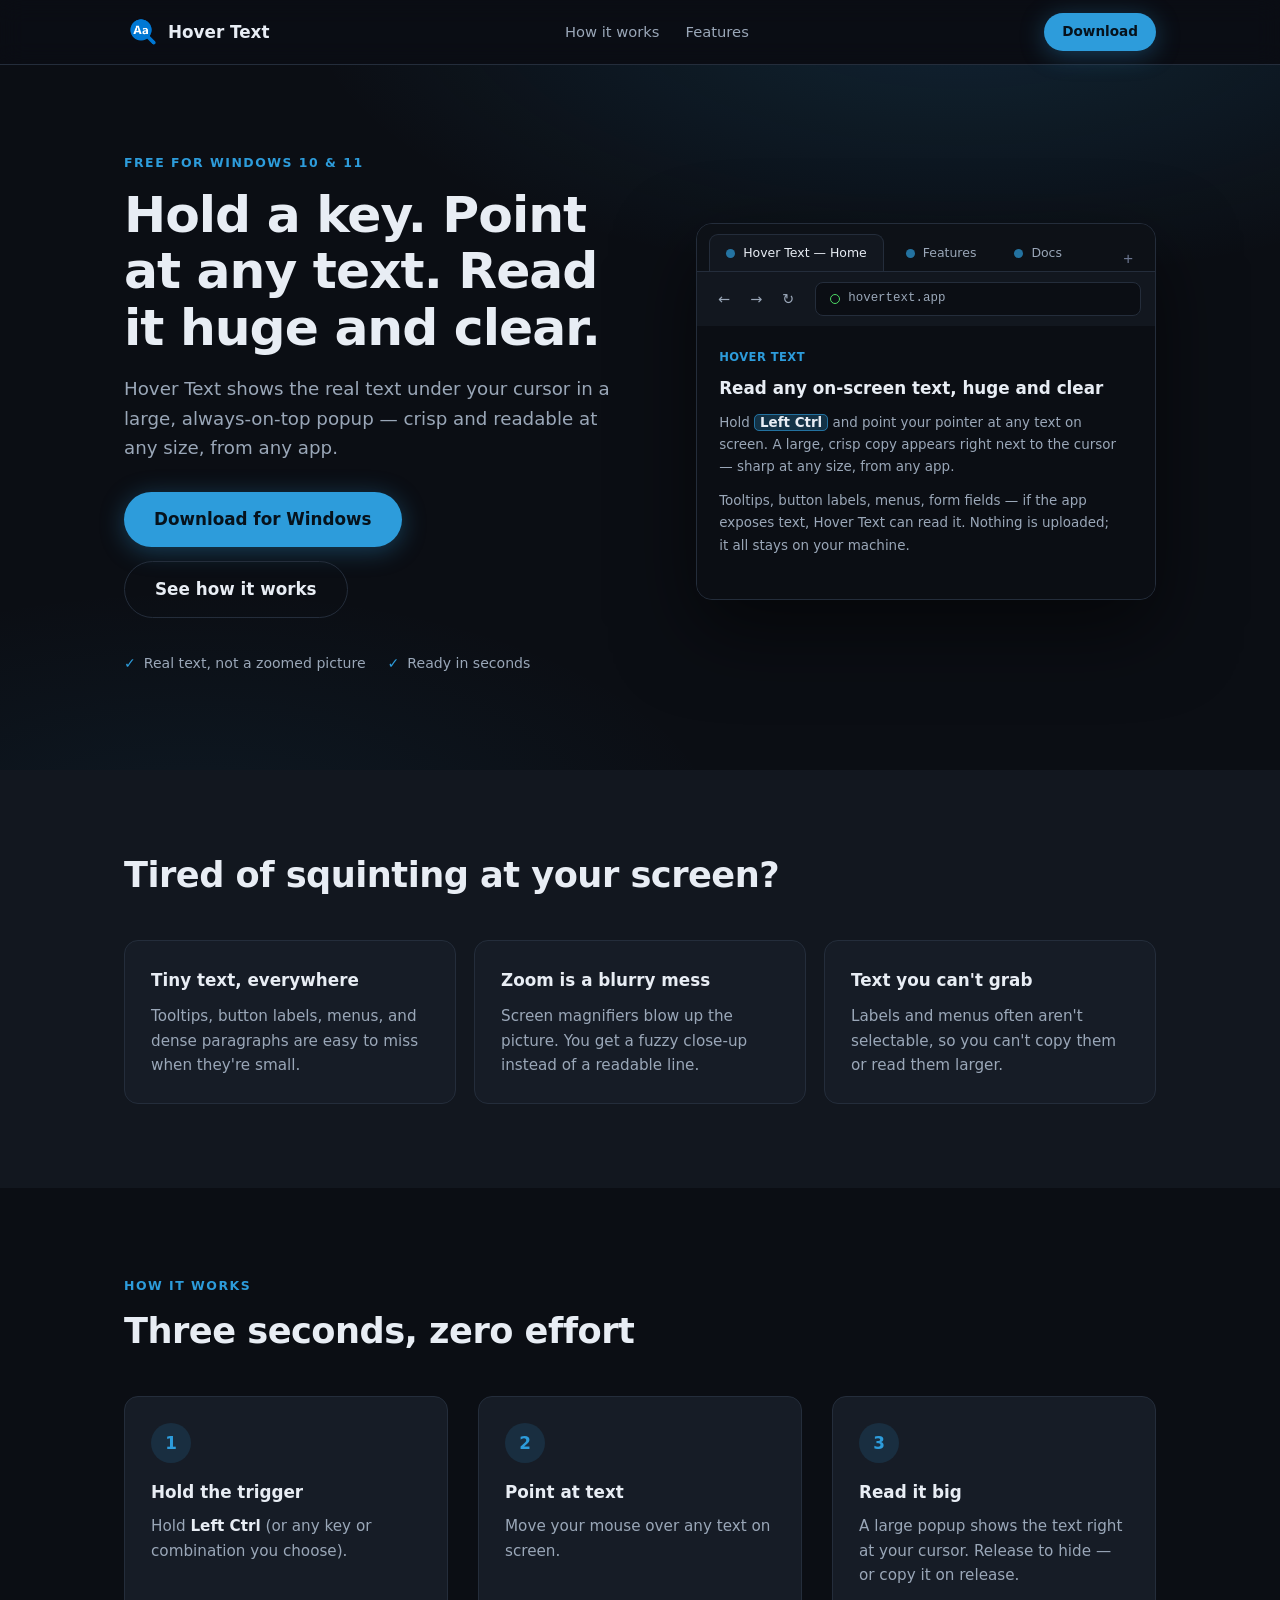
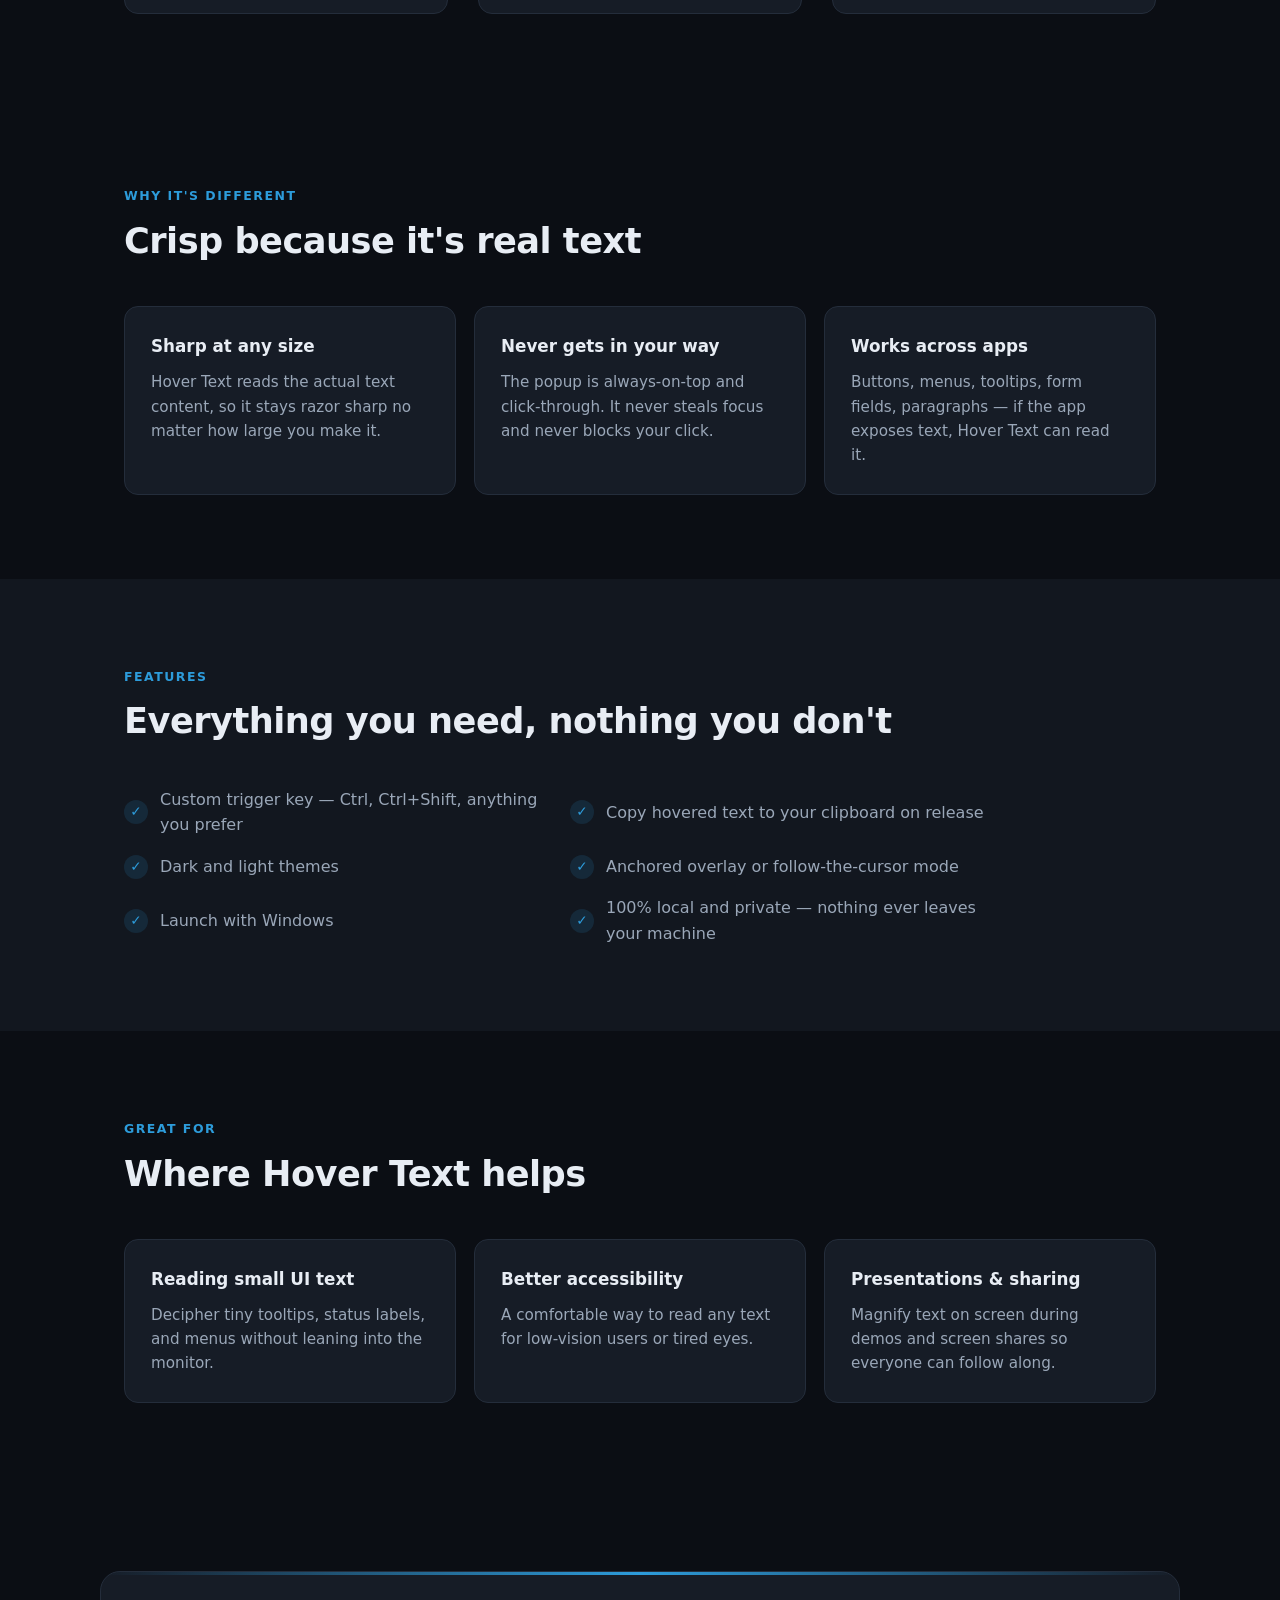
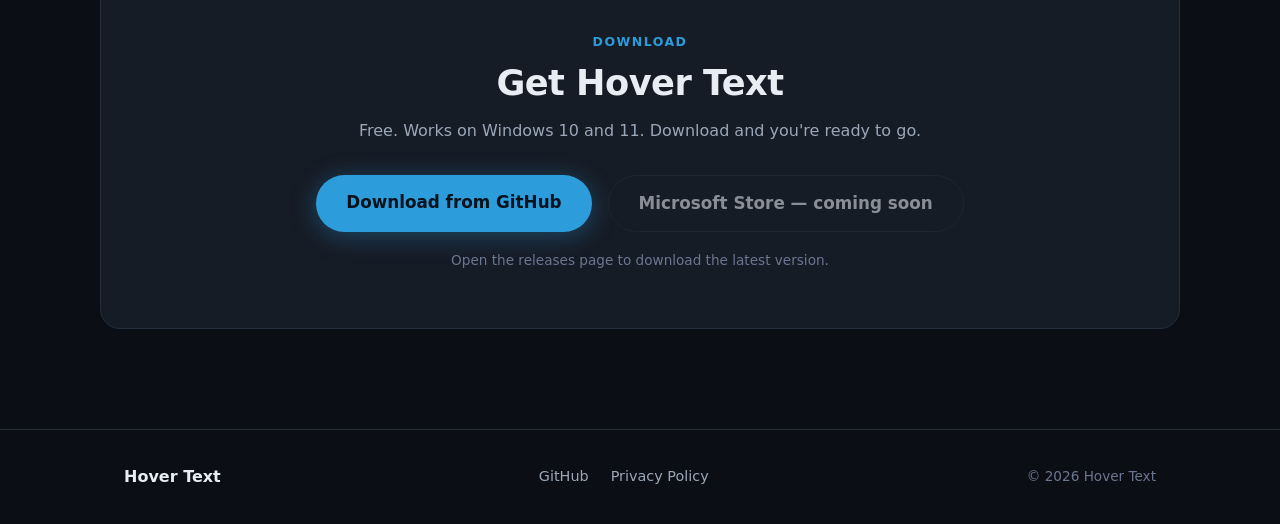
==== landing/index.html @ 5c6699ac "fix: content" ====
<!DOCTYPE html>
<html lang="en">
<head>
    <meta charset="UTF-8" />
    <meta name="viewport" content="width=device-width, initial-scale=1.0" />
    <title>Hover Text — Read any on-screen text, huge and clear</title>
    <meta name="description"
          content="Hover Text is a free Windows app that shows the text under your cursor large and crystal clear. Real text — not a blurry zoomed picture." />
    <meta property="og:type" content="website" />
    <meta property="og:title" content="Hover Text — Read any on-screen text, huge and clear" />
    <meta property="og:description"
          content="Hold a key, point at any text, and read it large and crisp. Free for Windows." />
    <meta property="og:url" content="https://Kmg11.github.io/HoverText/" />
    <meta name="twitter:card" content="summary" />
    <meta name="twitter:title" content="Hover Text — Read any on-screen text, huge and clear" />
    <meta name="twitter:description"
          content="Hold a key, point at any text, and read it large and crisp. Free for Windows." />
    <link rel="icon" type="image/x-icon" href="favicon.ico" />
    <link rel="stylesheet" href="styles.css" />
</head>
<body>

    <header class="site-header">
        <nav class="nav container">
            <a class="brand" href="#top">
                <img class="brand-mark" src="brand.png" alt="Hover Text logo" width="34" height="34" />
                <span class="brand-name">Hover Text</span>
            </a>
            <div class="nav-links">
                <a href="#how">How it works</a>
                <a href="#features">Features</a>
            </div>
            <a class="btn btn-primary btn-sm nav-download" href="#download">Download</a>
        </nav>
    </header>

    <main id="top">

        <!-- Hero -->
        <section class="hero">
            <div class="container hero-grid">
                <div class="hero-copy">
                    <p class="eyebrow">Free for Windows 10 &amp; 11</p>
                    <h1>Hold a key. Point at any text. Read it huge and clear.</h1>
                    <p class="hero-sub">
                        Hover Text shows the real text under your cursor in a large,
                        always-on-top popup — crisp and readable at any size, from any app.
                    </p>
                    <div class="hero-actions">
                        <a class="btn btn-primary btn-lg" href="#download">Download for Windows</a>
                        <a class="btn btn-ghost btn-lg" href="#how">See how it works</a>
                    </div>
                    <ul class="hero-badges">
                        <li>Real text, not a zoomed picture</li>
                        <li>Ready in seconds</li>
                    </ul>
                </div>

                <div class="hero-visual">
                    <div class="screen">
                        <div class="browser">
                            <div class="browser-tabs">
                                <div class="browser-tab is-active" data-hover-text="Hover Text — Home">
                                    <span class="tab-dot"></span>
                                    <span class="tab-title">Hover Text — Home</span>
                                </div>
                                <div class="browser-tab" data-hover-text="Features">
                                    <span class="tab-dot"></span>
                                    <span class="tab-title">Features</span>
                                </div>
                                <div class="browser-tab" data-hover-text="Docs">
                                    <span class="tab-dot"></span>
                                    <span class="tab-title">Docs</span>
                                </div>
                                <button class="tab-new" aria-hidden="true">+</button>
                            </div>
                            <div class="browser-toolbar">
                                <div class="browser-controls">
                                    <span class="browser-btn" data-hover-text="Back">&#8592;</span>
                                    <span class="browser-btn" data-hover-text="Forward">&#8594;</span>
                                    <span class="browser-btn" data-hover-text="Reload">&#8635;</span>
                                </div>
                                <div class="browser-address" data-hover-text="hovertext.app">
                                    <span class="address-icon" aria-hidden="true"></span>
                                    hovertext.app
                                </div>
                            </div>
                            <div class="browser-body">
                                <p class="screen-page-title" data-hover-text="Hover Text">Hover Text</p>
                                <h3 class="screen-heading" data-hover-text="Read any on-screen text, huge and clear">
                                    Read any on-screen text, huge and clear
                                </h3>
                                <p class="screen-text" data-hover-text="Hold Left Ctrl and point your pointer at any text on screen. A large, crisp copy appears right next to the cursor — sharp at any size, from any app.">
                                    Hold <mark class="spot">Left Ctrl</mark> and point your pointer at any text on
                                    screen. A large, crisp copy appears right next to the cursor —
                                    sharp at any size, from any app.
                                </p>
                                <p class="screen-text" data-hover-text="Tooltips, button labels, menus, form fields — if the app exposes text, Hover Text can read it. Nothing is uploaded; it all stays on your machine.">
                                    Tooltips, button labels, menus, form fields — if the app exposes text,
                                    Hover Text can read it. Nothing is uploaded; it all stays on your machine.
                                </p>
                            </div>
                        </div>
                        <div class="hover-popup" role="presentation">
                            <span class="hover-popup-text"></span>
                        </div>
                    </div>
                </div>
            </div>
        </section>

        <!-- Problem -->
        <section class="problem">
            <div class="container">
                <h2 class="section-title">Tired of squinting at your screen?</h2>
                <div class="cards three">
                    <div class="card">
                        <h3>Tiny text, everywhere</h3>
                        <p>Tooltips, button labels, menus, and dense paragraphs are easy to miss when they're small.</p>
                    </div>
                    <div class="card">
                        <h3>Zoom is a blurry mess</h3>
                        <p>Screen magnifiers blow up the picture. You get a fuzzy close-up instead of a readable line.</p>
                    </div>
                    <div class="card">
                        <h3>Text you can't grab</h3>
                        <p>Labels and menus often aren't selectable, so you can't copy them or read them larger.</p>
                    </div>
                </div>
            </div>
        </section>

        <!-- How it works -->
        <section id="how" class="how">
            <div class="container">
                <p class="eyebrow">How it works</p>
                <h2 class="section-title">Three seconds, zero effort</h2>
                <div class="steps">
                    <div class="step">
                        <span class="step-num">1</span>
                        <h3>Hold the trigger</h3>
                        <p>Hold <strong>Left Ctrl</strong> (or any key or combination you choose).</p>
                    </div>
                    <div class="step">
                        <span class="step-num">2</span>
                        <h3>Point at text</h3>
                        <p>Move your mouse over any text on screen.</p>
                    </div>
                    <div class="step">
                        <span class="step-num">3</span>
                        <h3>Read it big</h3>
                        <p>A large popup shows the text right at your cursor. Release to hide — or copy it on release.</p>
                    </div>
                </div>
            </div>
        </section>

        <!-- Why different -->
        <section class="why">
            <div class="container">
                <p class="eyebrow">Why it's different</p>
                <h2 class="section-title">Crisp because it's real text</h2>
                <div class="cards three">
                    <div class="card">
                        <h3>Sharp at any size</h3>
                        <p>Hover Text reads the actual text content, so it stays razor sharp no matter how large you make it.</p>
                    </div>
                    <div class="card">
                        <h3>Never gets in your way</h3>
                        <p>The popup is always-on-top and click-through. It never steals focus and never blocks your click.</p>
                    </div>
                    <div class="card">
                        <h3>Works across apps</h3>
                        <p>Buttons, menus, tooltips, form fields, paragraphs — if the app exposes text, Hover Text can read it.</p>
                    </div>
                </div>
            </div>
        </section>

        <!-- Features -->
        <section id="features" class="features">
            <div class="container">
                <p class="eyebrow">Features</p>
                <h2 class="section-title">Everything you need, nothing you don't</h2>
                <ul class="feature-list">
                    <li>Custom trigger key — Ctrl, Ctrl+Shift, anything you prefer</li>
                    <li>Copy hovered text to your clipboard on release</li>
                    <li>Dark and light themes</li>
                    <li>Anchored overlay or follow-the-cursor mode</li>
                    <li>Launch with Windows</li>
                    <li>100% local and private — nothing ever leaves your machine</li>
                </ul>
            </div>
        </section>

        <!-- Use cases -->
        <section class="use-cases">
            <div class="container">
                <p class="eyebrow">Great for</p>
                <h2 class="section-title">Where Hover Text helps</h2>
                <div class="cards three">
                    <div class="card">
                        <h3>Reading small UI text</h3>
                        <p>Decipher tiny tooltips, status labels, and menus without leaning into the monitor.</p>
                    </div>
                    <div class="card">
                        <h3>Better accessibility</h3>
                        <p>A comfortable way to read any text for low-vision users or tired eyes.</p>
                    </div>
                    <div class="card">
                        <h3>Presentations &amp; sharing</h3>
                        <p>Magnify text on screen during demos and screen shares so everyone can follow along.</p>
                    </div>
                </div>
            </div>
        </section>

        <!-- Download -->
        <section id="download" class="download">
            <div class="container download-box">
                <p class="eyebrow">Download</p>
                <h2 class="section-title">Get Hover Text</h2>
                <p class="download-sub">
                    Free. Works on Windows 10 and 11. Download and you're ready to go.
                </p>
                <div class="download-actions">
                    <a id="download-github" class="btn btn-primary btn-lg" href="#download">
                        Download from GitHub
                    </a>
                    <a id="download-store" class="btn btn-store btn-lg is-disabled" href="#" aria-disabled="true">
                        Microsoft Store — coming soon
                    </a>
                </div>
                <p id="download-note" class="download-note">Fetching the latest version…</p>
            </div>
        </section>

    </main>

    <footer class="site-footer">
        <div class="container footer-inner">
            <span class="footer-brand">Hover Text</span>
            <div class="footer-links">
                <a href="https://github.com/Kmg11/HoverText" target="_blank" rel="noopener noreferrer">GitHub</a>
                <a href="privacy.html">Privacy Policy</a>
            </div>
            <span class="footer-copy">&copy; <span id="year"></span> Hover Text</span>
        </div>
    </footer>

    <script src="app.js"></script>
</body>
</html>
---- landing/styles.css ----
:root {
    --bg: #0B0E14;
    --bg-elev: #12171F;
    --bg-card: #161C26;
    --bg-card-hover: #1A2230;
    --border: #242D3B;
    --text: #E8EDF4;
    --text-dim: #9AA7B8;
    --text-faint: #6B7690;
    --accent: #2D9CDB;
    --accent-hover: #54B0E4;
    --accent-soft: rgba(45, 156, 219, 0.14);
    --radius: 14px;
    --radius-sm: 9px;
    --max-w: 1080px;
    --font: "Segoe UI", system-ui, Roboto, "Helvetica Neue", Arial, sans-serif;
}

* { box-sizing: border-box; margin: 0; padding: 0; }

html { scroll-behavior: smooth; }

body {
    font-family: var(--font);
    background: var(--bg);
    color: var(--text);
    line-height: 1.6;
    -webkit-font-smoothing: antialiased;
}

.container {
    max-width: var(--max-w);
    margin: 0 auto;
    padding: 0 24px;
}

/* ---------- Buttons ---------- */

.btn {
    display: inline-block;
    border-radius: 999px;
    font-weight: 600;
    text-decoration: none;
    text-align: center;
    transition: background 0.15s ease, transform 0.1s ease, box-shadow 0.15s ease;
    cursor: pointer;
}

.btn:active { transform: translateY(1px); }

.btn-primary {
    background: var(--accent);
    color: #06121C;
    box-shadow: 0 4px 24px rgba(45, 156, 219, 0.35);
}

.btn-primary:hover {
    background: var(--accent-hover);
    box-shadow: 0 6px 30px rgba(45, 156, 219, 0.5);
}

.btn-ghost {
    border: 1px solid var(--border);
    color: var(--text);
    background: transparent;
}

.btn-ghost:hover { border-color: var(--text-dim); background: var(--bg-elev); }

.btn-store {
    border: 1px solid var(--border);
    color: var(--text);
    background: var(--bg-card);
}

.btn-store:hover:not(.is-disabled) { border-color: var(--accent); }

.btn.is-disabled {
    opacity: 0.55;
    cursor: not-allowed;
    pointer-events: none;
}

.btn-sm { padding: 8px 18px; font-size: 0.85rem; }
.btn-lg { padding: 14px 30px; font-size: 1.05rem; }

/* ---------- Header / nav ---------- */

.site-header {
    position: sticky;
    top: 0;
    z-index: 50;
    background: rgba(11, 14, 20, 0.85);
    backdrop-filter: blur(12px);
    -webkit-backdrop-filter: blur(12px);
    border-bottom: 1px solid var(--border);
}

.nav {
    display: flex;
    align-items: center;
    justify-content: space-between;
    height: 64px;
    gap: 20px;
}

.brand {
    display: flex;
    align-items: center;
    gap: 10px;
    text-decoration: none;
    color: var(--text);
    font-weight: 700;
    font-size: 1.05rem;
}

.brand-mark {
    width: 34px;
    height: 34px;
    border-radius: 9px;
    object-fit: contain;
}

.nav-links { display: flex; gap: 26px; }

.nav-links a {
    color: var(--text-dim);
    text-decoration: none;
    font-size: 0.92rem;
    font-weight: 500;
    transition: color 0.15s ease;
}

.nav-links a:hover { color: var(--text); }

.nav-download { display: inline-block; }

/* ---------- Hero ---------- */

.hero {
    padding: 84px 0 96px;
    background:
        radial-gradient(1100px 480px at 75% -10%, rgba(45, 156, 219, 0.16), transparent 60%),
        radial-gradient(900px 420px at 15% 110%, rgba(45, 156, 219, 0.08), transparent 60%);
}

.hero-grid {
    display: grid;
    grid-template-columns: 1.05fr 0.95fr;
    gap: 64px;
    align-items: center;
}

.eyebrow {
    display: inline-block;
    text-transform: uppercase;
    letter-spacing: 0.12em;
    font-size: 0.78rem;
    font-weight: 700;
    color: var(--accent);
    margin-bottom: 14px;
}

.hero h1 {
    font-size: clamp(2rem, 4.4vw, 3.15rem);
    line-height: 1.12;
    letter-spacing: -0.02em;
    margin-bottom: 18px;
}

.hero-sub {
    font-size: 1.14rem;
    color: var(--text-dim);
    max-width: 34em;
    margin-bottom: 30px;
}

.hero-actions {
    display: flex;
    flex-wrap: wrap;
    gap: 14px;
    margin-bottom: 34px;
}

.hero-badges {
    list-style: none;
    display: flex;
    flex-wrap: wrap;
    gap: 10px 22px;
    font-size: 0.88rem;
    color: var(--text-dim);
}

.hero-badges li::before {
    content: "✓";
    color: var(--accent);
    font-weight: 700;
    margin-right: 8px;
}

/* Hero screen mockup */

.hero-visual { position: relative; }

.screen {
    position: relative;
    border-radius: 16px;
    border: 1px solid var(--border);
    background: var(--bg-elev);
    box-shadow: 0 30px 80px rgba(0, 0, 0, 0.55);
    overflow: hidden;
}

/* Browser chrome */

.browser-tabs {
    display: flex;
    align-items: flex-end;
    gap: 6px;
    padding: 10px 12px 0;
    background: #0D1117;
    border-bottom: 1px solid var(--border);
}

.browser-tab {
    display: flex;
    align-items: center;
    gap: 8px;
    padding: 8px 16px;
    border-radius: 9px 9px 0 0;
    font-size: 0.78rem;
    color: var(--text-dim);
    background: transparent;
    max-width: 190px;
    white-space: nowrap;
    overflow: hidden;
}

.browser-tab.is-active {
    background: var(--bg-elev);
    color: var(--text);
    border: 1px solid var(--border);
    border-bottom: none;
}

.tab-dot {
    flex-shrink: 0;
    width: 9px;
    height: 9px;
    border-radius: 50%;
    background: var(--accent);
    opacity: 0.7;
}

.tab-title {
    overflow: hidden;
    text-overflow: ellipsis;
}

.tab-new {
    margin-left: auto;
    background: none;
    border: none;
    color: var(--text-faint);
    font-size: 1.05rem;
    line-height: 1;
    padding: 4px 10px;
    cursor: default;
}

.browser-toolbar {
    display: flex;
    align-items: center;
    gap: 14px;
    padding: 10px 14px;
    background: var(--bg-elev);
}

.browser-controls {
    display: flex;
    gap: 6px;
}

.browser-btn {
    width: 26px;
    height: 26px;
    display: grid;
    place-items: center;
    border-radius: 6px;
    color: var(--text-dim);
    background: transparent;
    font-size: 0.9rem;
}

.browser-address {
    flex: 1;
    display: flex;
    align-items: center;
    gap: 8px;
    background: var(--bg);
    border: 1px solid var(--border);
    border-radius: 8px;
    padding: 6px 14px;
    font-size: 0.78rem;
    color: var(--text-dim);
    font-family: Consolas, "Cascadia Code", monospace;
}

.address-icon {
    width: 10px;
    height: 10px;
    border-radius: 50%;
    border: 1.5px solid #4CD964;
    flex-shrink: 0;
}

/* Browser content */

.browser-body {
    padding: 22px 22px 30px;
    background: var(--bg);
}

.screen-page-title {
    font-size: 0.72rem;
    font-weight: 600;
    letter-spacing: 0.04em;
    text-transform: uppercase;
    color: var(--accent);
    margin-bottom: 8px;
}

.screen-heading {
    font-size: 1.05rem;
    font-weight: 600;
    color: var(--text);
    margin: 0 0 10px;
}

.screen-text {
    font-size: 0.84rem;
    line-height: 1.65;
    color: var(--text-dim);
    margin-bottom: 12px;
    max-width: 96%;
}

mark.spot {
    background: rgba(45, 156, 219, 0.25);
    color: var(--text);
    padding: 0 5px;
    border-radius: 5px;
    border: 1px solid rgba(45, 156, 219, 0.6);
    font-weight: 600;
}

/* The real Hover Text overlay: dark, rounded, white border, drop shadow */

.hover-popup {
    position: absolute;
    display: flex;
    flex-direction: column;
    align-items: stretch;
    background: rgba(30, 30, 30, 0.93);
    border: 1px solid rgba(255, 255, 255, 0.33);
    border-radius: 10px;
    padding: 14px 22px;
    box-shadow: 0 18px 50px rgba(0, 0, 0, 0.55);
    max-width: min(82%, 420px);
    opacity: 0;
    transform: scale(0.95);
    transition: opacity 0.1s ease, transform 0.1s ease;
    pointer-events: none;
    will-change: left, top;
    z-index: 5;
}

.hover-popup.visible {
    opacity: 1;
    transform: scale(1);
}

.hover-popup-text {
    font-family: "Segoe UI", sans-serif;
    font-size: 1.4rem;
    font-weight: 600;
    color: #FFFFFF;
    letter-spacing: -0.01em;
    line-height: 1.2;
    text-align: left;
    overflow-wrap: anywhere;
}

/* ---------- Sections ---------- */

section { padding: 84px 0; }

.section-title {
    font-size: clamp(1.6rem, 3.2vw, 2.2rem);
    letter-spacing: -0.015em;
    line-height: 1.2;
    margin-bottom: 44px;
}

.problem, .features { background: var(--bg-elev); }

.cards {
    display: grid;
    gap: 18px;
}

.cards.three { grid-template-columns: repeat(3, 1fr); }

.card {
    background: var(--bg-card);
    border: 1px solid var(--border);
    border-radius: var(--radius);
    padding: 26px;
    transition: transform 0.15s ease, background 0.15s ease, border-color 0.15s ease;
}

.card:hover {
    background: var(--bg-card-hover);
    border-color: #2E3A4D;
    transform: translateY(-3px);
}

.card h3 {
    font-size: 1.05rem;
    margin-bottom: 10px;
}

.card p { color: var(--text-dim); font-size: 0.95rem; }

/* ---------- Steps ---------- */

.steps {
    display: grid;
    grid-template-columns: repeat(3, 1fr);
    gap: 30px;
    counter-reset: step;
}

.step {
    position: relative;
    padding: 26px;
    border: 1px solid var(--border);
    border-radius: var(--radius);
    background: var(--bg-card);
}

.step-num {
    display: grid;
    place-items: center;
    width: 40px;
    height: 40px;
    border-radius: 50%;
    background: var(--accent-soft);
    color: var(--accent);
    font-weight: 700;
    font-size: 1.05rem;
    margin-bottom: 16px;
}

.step h3 { font-size: 1.05rem; margin-bottom: 8px; }
.step p { color: var(--text-dim); font-size: 0.95rem; }
.step strong { color: var(--text); }

/* ---------- Feature list ---------- */

.feature-list {
    list-style: none;
    display: grid;
    grid-template-columns: repeat(2, 1fr);
    gap: 16px 32px;
    max-width: 860px;
}

.feature-list li {
    display: flex;
    align-items: center;
    gap: 12px;
    color: var(--text-dim);
    font-size: 1rem;
}

.feature-list li::before {
    content: "✓";
    display: grid;
    place-items: center;
    flex-shrink: 0;
    width: 24px;
    height: 24px;
    border-radius: 50%;
    background: var(--accent-soft);
    color: var(--accent);
    font-weight: 700;
    font-size: 0.85rem;
}

/* ---------- Download ---------- */

.download { padding-bottom: 100px; }

.download-box {
    text-align: center;
    background: var(--bg-card);
    border: 1px solid var(--border);
    border-radius: 20px;
    padding: 56px 32px;
    position: relative;
    overflow: hidden;
}

.download-box::before {
    content: "";
    position: absolute;
    inset: 0 0 auto 0;
    height: 3px;
    background: linear-gradient(90deg, transparent, var(--accent), transparent);
}

.download-box .eyebrow { margin-bottom: 10px; }
.download-box .section-title { margin-bottom: 14px; }

.download-sub {
    color: var(--text-dim);
    max-width: 42em;
    margin: 0 auto 32px;
}

.download-actions {
    display: flex;
    flex-wrap: wrap;
    justify-content: center;
    gap: 16px;
    margin-bottom: 18px;
}

.download-note { color: var(--text-faint); font-size: 0.85rem; min-height: 1.2em; }

/* ---------- Footer ---------- */

.site-footer {
    border-top: 1px solid var(--border);
    padding: 34px 0;
}

.footer-inner {
    display: flex;
    flex-wrap: wrap;
    align-items: center;
    justify-content: space-between;
    gap: 14px;
}

.footer-brand { font-weight: 700; }

.footer-links {
    display: flex;
    gap: 22px;
}

.footer-links a {
    color: var(--text-dim);
    text-decoration: none;
    font-size: 0.9rem;
}

.footer-links a:hover { color: var(--text); }

.footer-copy { color: var(--text-faint); font-size: 0.85rem; }

/* ---------- Legal / Privacy ---------- */

.legal { padding: 64px 0 96px; }

.legal-box {
    max-width: 780px;
    background: var(--bg-card);
    border: 1px solid var(--border);
    border-radius: var(--radius);
    padding: 48px 40px;
}

.legal-box h1 {
    font-size: clamp(1.6rem, 3vw, 2rem);
    letter-spacing: -0.015em;
    margin-bottom: 8px;
}

.legal-date { color: var(--text-dim); margin-bottom: 32px; }

.legal-box h2 {
    font-size: 1.2rem;
    margin: 34px 0 12px;
    padding-top: 20px;
    border-top: 1px solid var(--border);
}

.legal-box h3 {
    font-size: 1rem;
    margin: 20px 0 8px;
    color: var(--text-dim);
}

.legal-box p { color: var(--text-dim); font-size: 0.95rem; margin-bottom: 12px; }
.legal-box p strong, .legal-box li strong { color: var(--text); }

.legal-box ul { margin: 0 0 12px 22px; }
.legal-box li { color: var(--text-dim); font-size: 0.95rem; margin-bottom: 8px; }

.legal-box code {
    font-family: Consolas, "Cascadia Code", monospace;
    font-size: 0.88em;
    background: var(--bg-elev);
    border: 1px solid var(--border);
    border-radius: 5px;
    padding: 1px 6px;
    color: var(--accent);
}

.legal-box a { color: var(--accent); text-decoration: none; }
.legal-box a:hover { text-decoration: underline; }

/* ---------- Responsive ---------- */

@media (max-width: 900px) {
    .hero-grid { grid-template-columns: 1fr; gap: 48px; }
    .cards.three, .steps { grid-template-columns: 1fr; }
    .feature-list { grid-template-columns: 1fr; }
    .nav-links { display: none; }
    .hero { padding: 56px 0 72px; }
    section { padding: 64px 0; }
    .legal-box { padding: 32px 24px; }
}
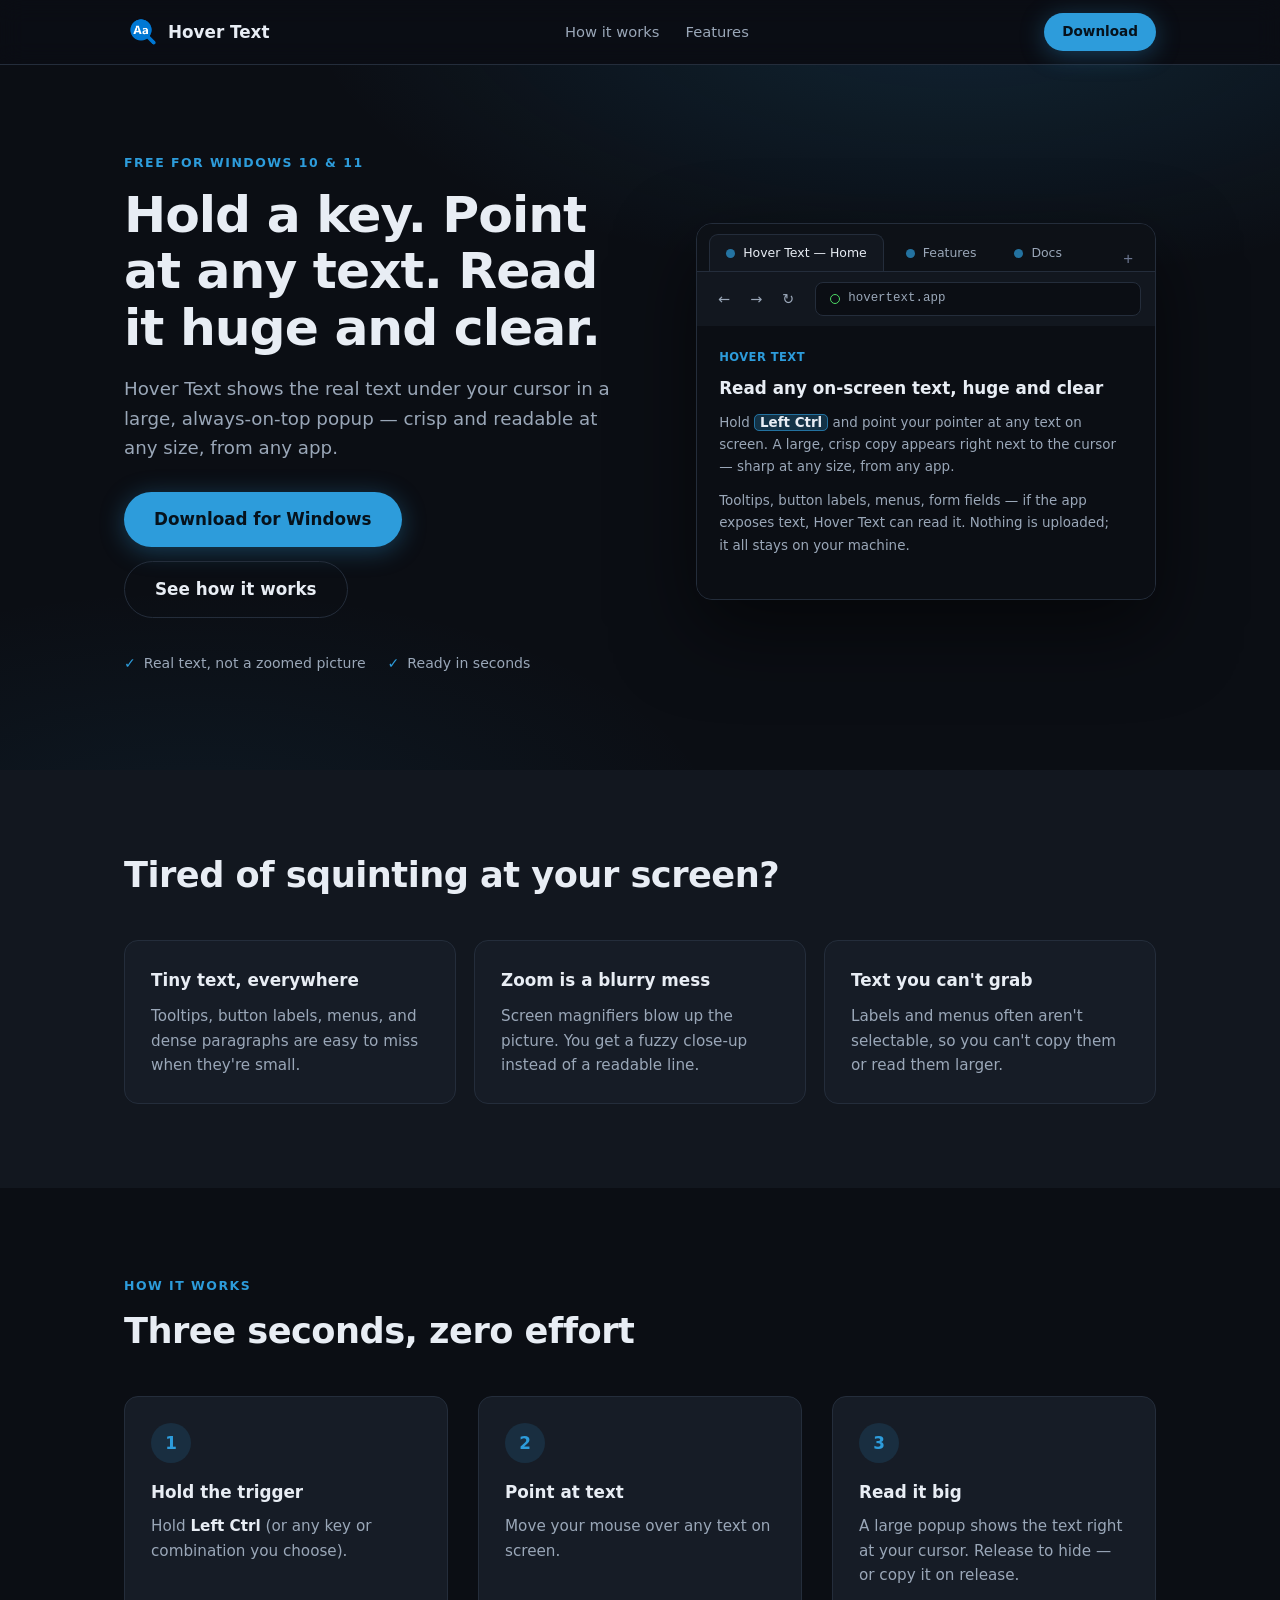
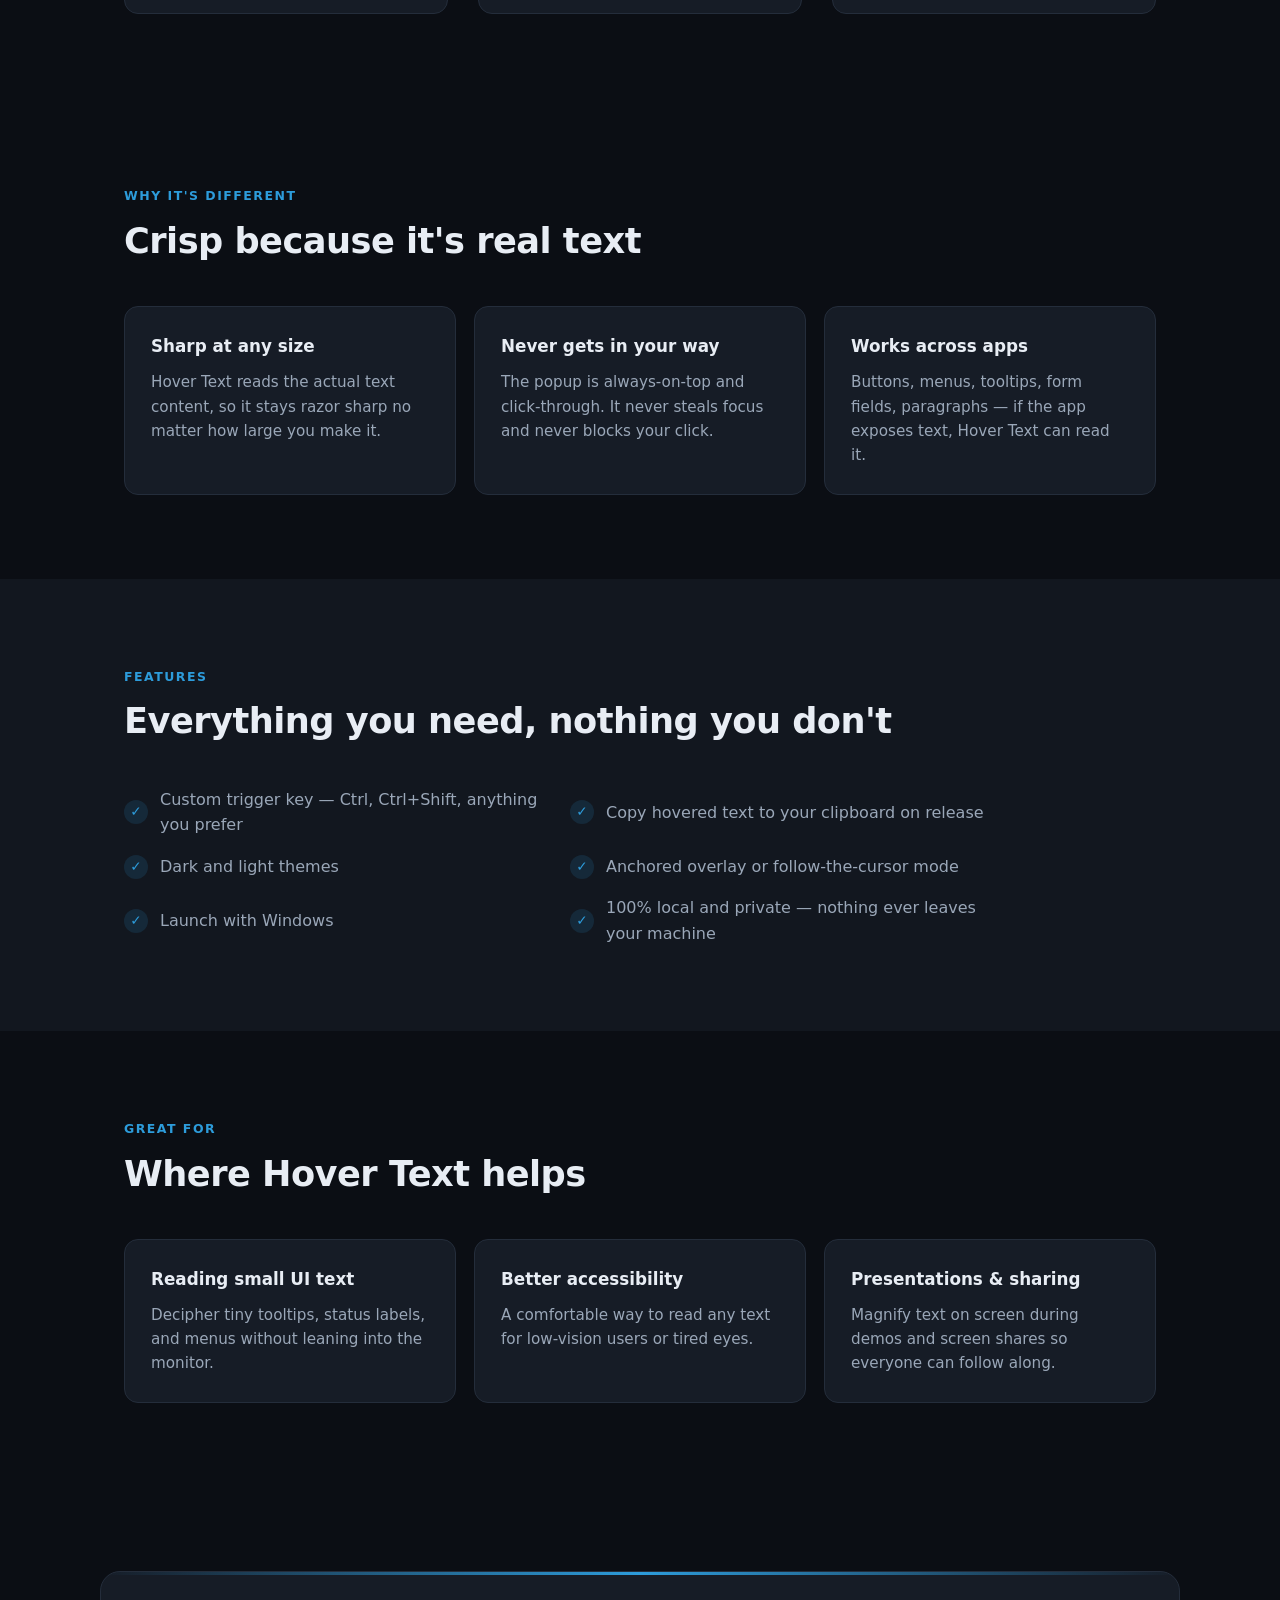
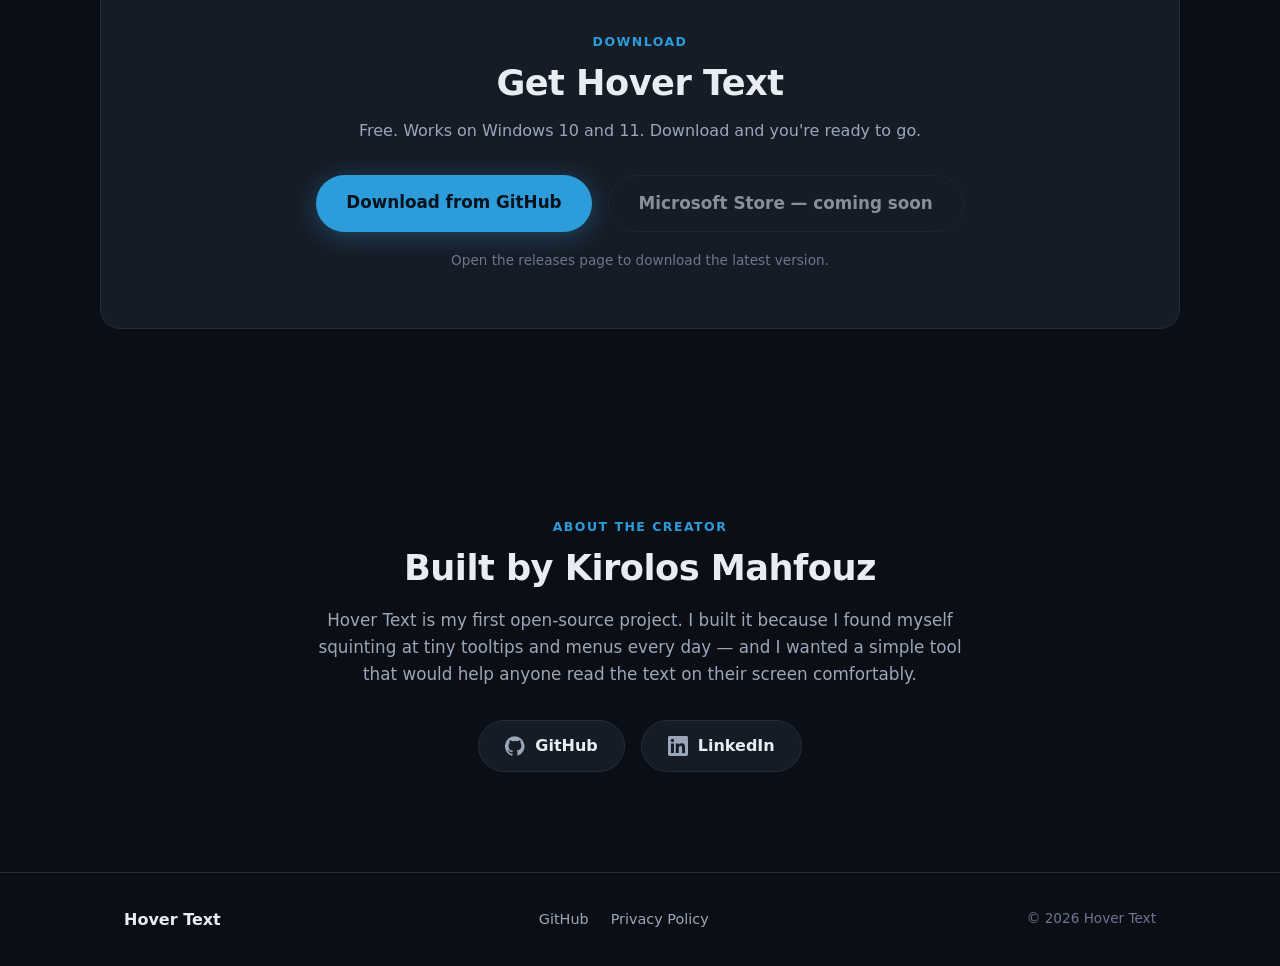
==== commit 6499bfad: "feat: add created by section in the landing page" ====
--- a/landing/index.html
+++ b/landing/index.html
@@ -235,6 +235,33 @@
             </div>
         </section>
 
+        <!-- About the creator -->
+        <section id="about" class="about">
+            <div class="container about-box">
+                <p class="eyebrow">About the creator</p>
+                <h2 class="section-title">Built by Kirolos Mahfouz</h2>
+                <p class="about-text">
+                    Hover Text is my first open-source project. I built it because I found myself
+                    squinting at tiny tooltips and menus every day — and I wanted a simple tool that
+                    would help anyone read the text on their screen comfortably.
+                </p>
+                <div class="about-links">
+                    <a class="social-btn" href="https://github.com/Kmg11" target="_blank" rel="noopener noreferrer">
+                        <svg viewBox="0 0 24 24" width="20" height="20" fill="currentColor" aria-hidden="true">
+                            <path d="M12 .3a12 12 0 0 0-3.8 23.4c.6.1.8-.3.8-.6v-2c-3.3.7-4-1.6-4-1.6-.6-1.4-1.4-1.8-1.4-1.8-1-.7.1-.7.1-.7 1.2.1 1.8 1.2 1.8 1.2 1.1 1.8 2.8 1.3 3.5 1 .1-.8.4-1.3.8-1.6-2.7-.3-5.5-1.3-5.5-6 0-1.3.5-2.4 1.2-3.2-.1-.3-.5-1.5.1-3.2 0 0 1-.3 3.3 1.2a11.5 11.5 0 0 1 6 0C17.3 4.6 18.3 5 18.3 5c.6 1.7.2 2.9.1 3.2.8.8 1.2 1.9 1.2 3.2 0 4.7-2.8 5.7-5.5 6 .4.4.8 1.1.8 2.2v3.3c0 .3.2.7.8.6A12 12 0 0 0 12 .3z"/>
+                        </svg>
+                        GitHub
+                    </a>
+                    <a class="social-btn" href="https://www.linkedin.com/in/kirolos-mahfouz/" target="_blank" rel="noopener noreferrer">
+                        <svg viewBox="0 0 24 24" width="20" height="20" fill="currentColor" aria-hidden="true">
+                            <path d="M20.45 20.45h-3.55v-5.57c0-1.33-.03-3.04-1.85-3.04-1.85 0-2.14 1.45-2.14 2.94v5.67H9.36V9h3.41v1.56h.05c.47-.9 1.63-1.85 3.36-1.85 3.6 0 4.27 2.37 4.27 5.45v6.29zM5.34 7.43a2.06 2.06 0 1 1 0-4.13 2.06 2.06 0 0 1 0 4.13zM7.12 20.45H3.56V9h3.56v11.45zM22.22 0H1.77C.79 0 0 .77 0 1.73v20.54C0 23.23.79 24 1.77 24h20.45c.98 0 1.78-.77 1.78-1.73V1.73C24 .77 23.2 0 22.22 0z"/>
+                        </svg>
+                        LinkedIn
+                    </a>
+                </div>
+            </div>
+        </section>
+
     </main>
 
     <footer class="site-footer">
--- a/landing/styles.css
+++ b/landing/styles.css
@@ -539,6 +539,62 @@
 
 .download-note { color: var(--text-faint); font-size: 0.85rem; min-height: 1.2em; }
 
+/* ---------- About the creator ---------- */
+
+.about { padding-bottom: 100px; }
+
+.about-box {
+    text-align: center;
+    max-width: 720px;
+    margin: 0 auto;
+}
+
+.about-box .eyebrow { margin-bottom: 10px; }
+.about-box .section-title { margin-bottom: 18px; }
+
+.about-text {
+    color: var(--text-dim);
+    font-size: 1.05rem;
+    max-width: 42em;
+    margin: 0 auto 32px;
+}
+
+.about-links {
+    display: flex;
+    flex-wrap: wrap;
+    justify-content: center;
+    gap: 16px;
+}
+
+.social-btn {
+    display: inline-flex;
+    align-items: center;
+    gap: 10px;
+    padding: 12px 26px;
+    border: 1px solid var(--border);
+    border-radius: 999px;
+    color: var(--text);
+    font-weight: 600;
+    font-size: 1rem;
+    text-decoration: none;
+    background: var(--bg-card);
+    transition: border-color 0.15s ease, background 0.15s ease,
+                transform 0.12s ease, box-shadow 0.15s ease;
+}
+
+.social-btn svg { flex-shrink: 0; color: var(--text-dim); transition: color 0.15s ease; }
+
+.social-btn:hover {
+    border-color: #3B4A63;
+    background: var(--bg-card-hover);
+    transform: translateY(-2px);
+    box-shadow: 0 8px 22px rgba(0, 0, 0, 0.35);
+}
+
+.social-btn:hover svg { color: var(--accent); }
+
+.social-btn:active { transform: translateY(0); }
+
 /* ---------- Footer ---------- */
 
 .site-footer {
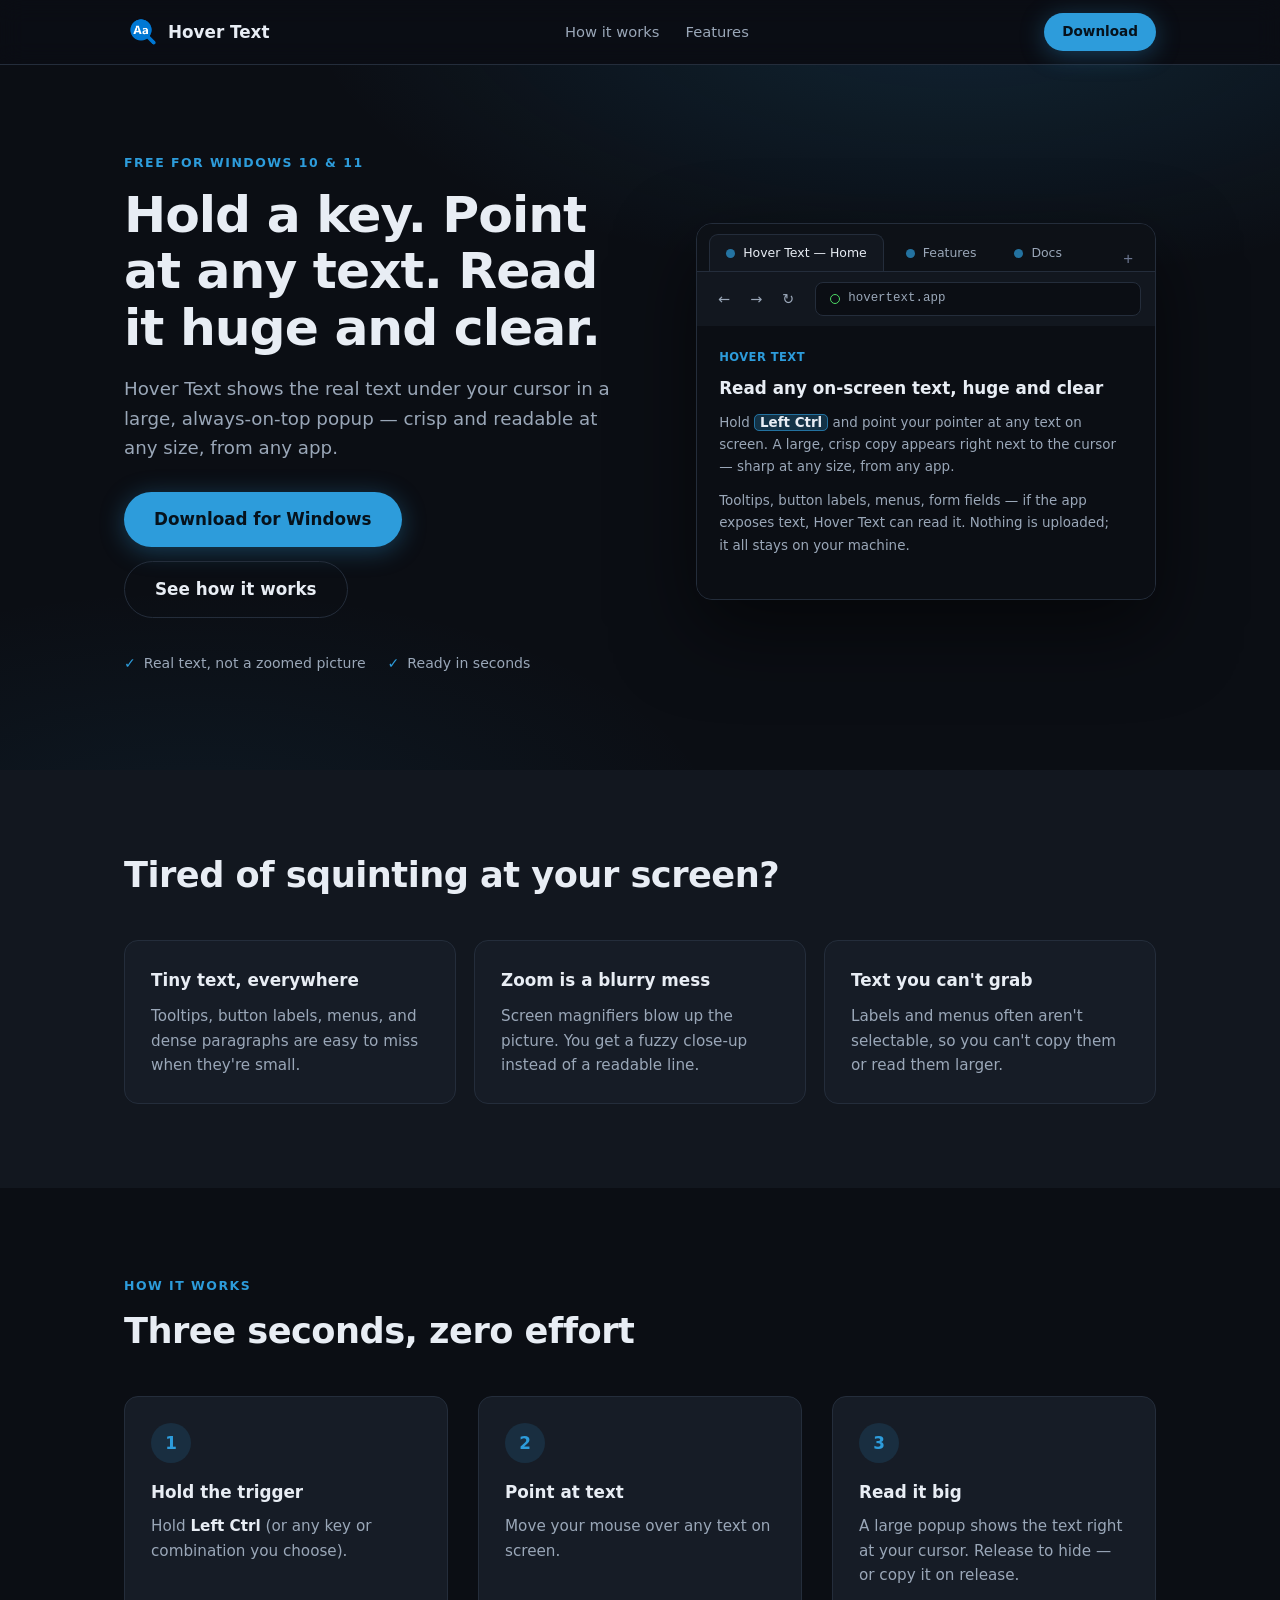
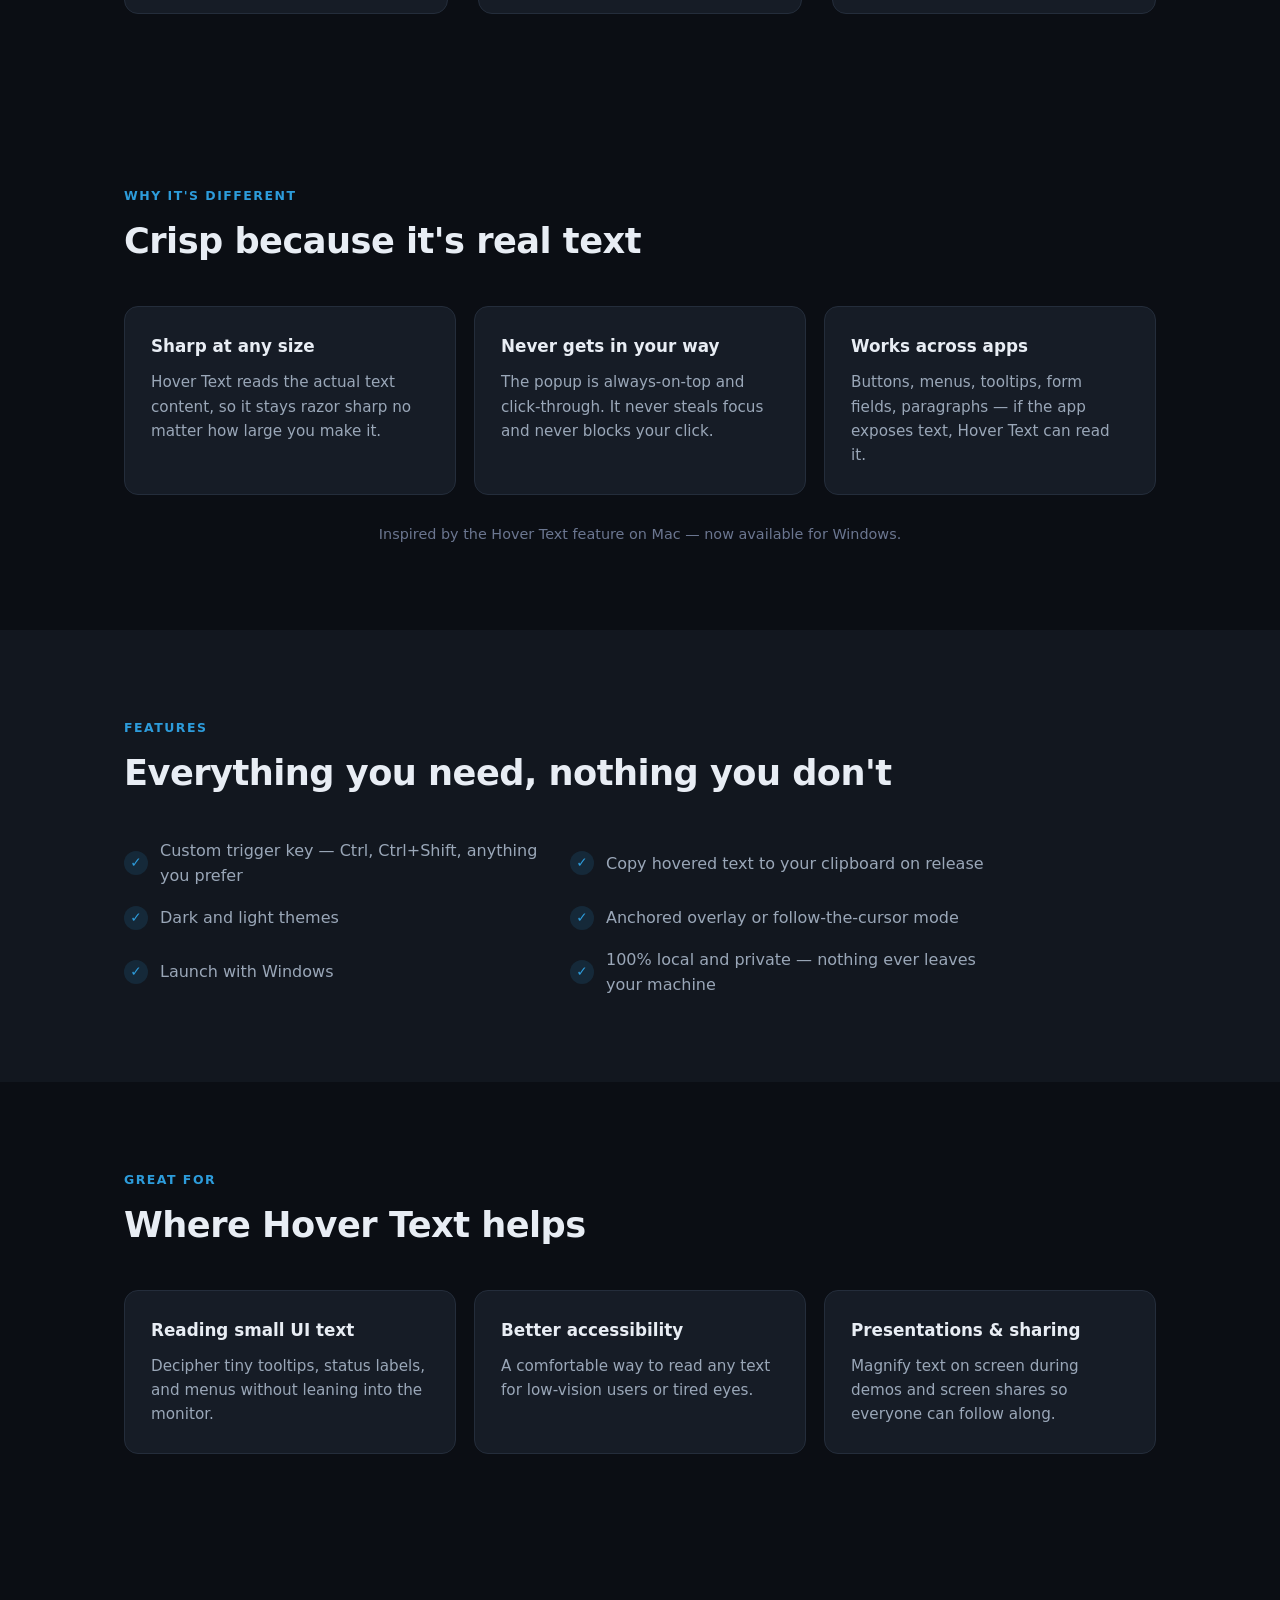
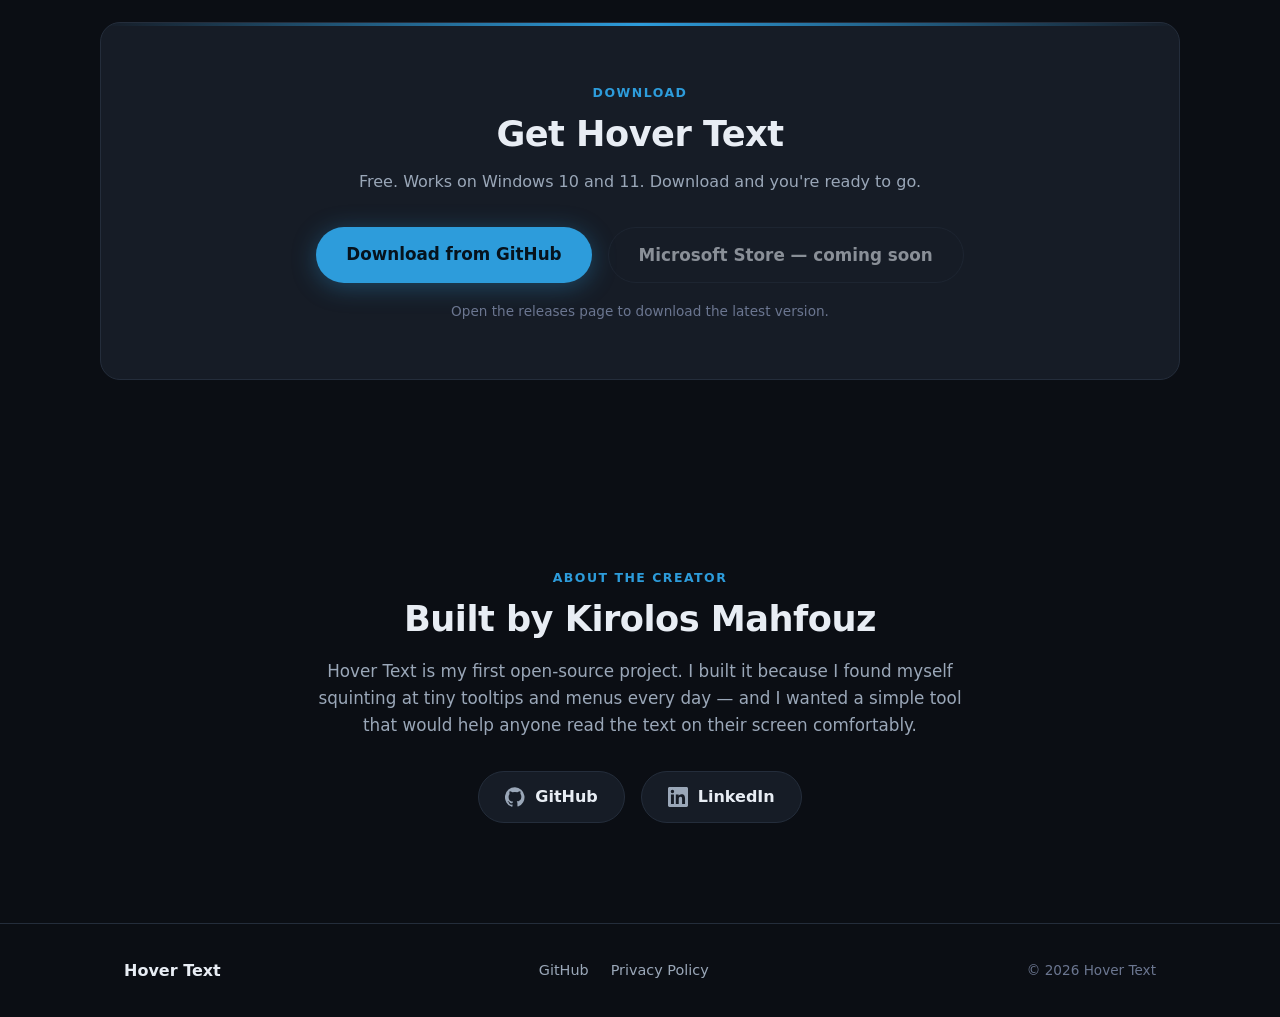
==== commit 384bfbca: "docs: enhance contentr" ====
--- a/landing/index.html
+++ b/landing/index.html
@@ -174,6 +174,7 @@
                         <p>Buttons, menus, tooltips, form fields, paragraphs — if the app exposes text, Hover Text can read it.</p>
                     </div>
                 </div>
+                <p class="section-note">Inspired by the Hover Text feature on Mac — now available for Windows.</p>
             </div>
         </section>
 
--- a/landing/styles.css
+++ b/landing/styles.css
@@ -161,6 +161,13 @@
     margin-bottom: 14px;
 }
 
+.section-note {
+    text-align: center;
+    color: var(--text-faint);
+    font-size: 0.9rem;
+    margin-top: 28px;
+}
+
 .hero h1 {
     font-size: clamp(2rem, 4.4vw, 3.15rem);
     line-height: 1.12;
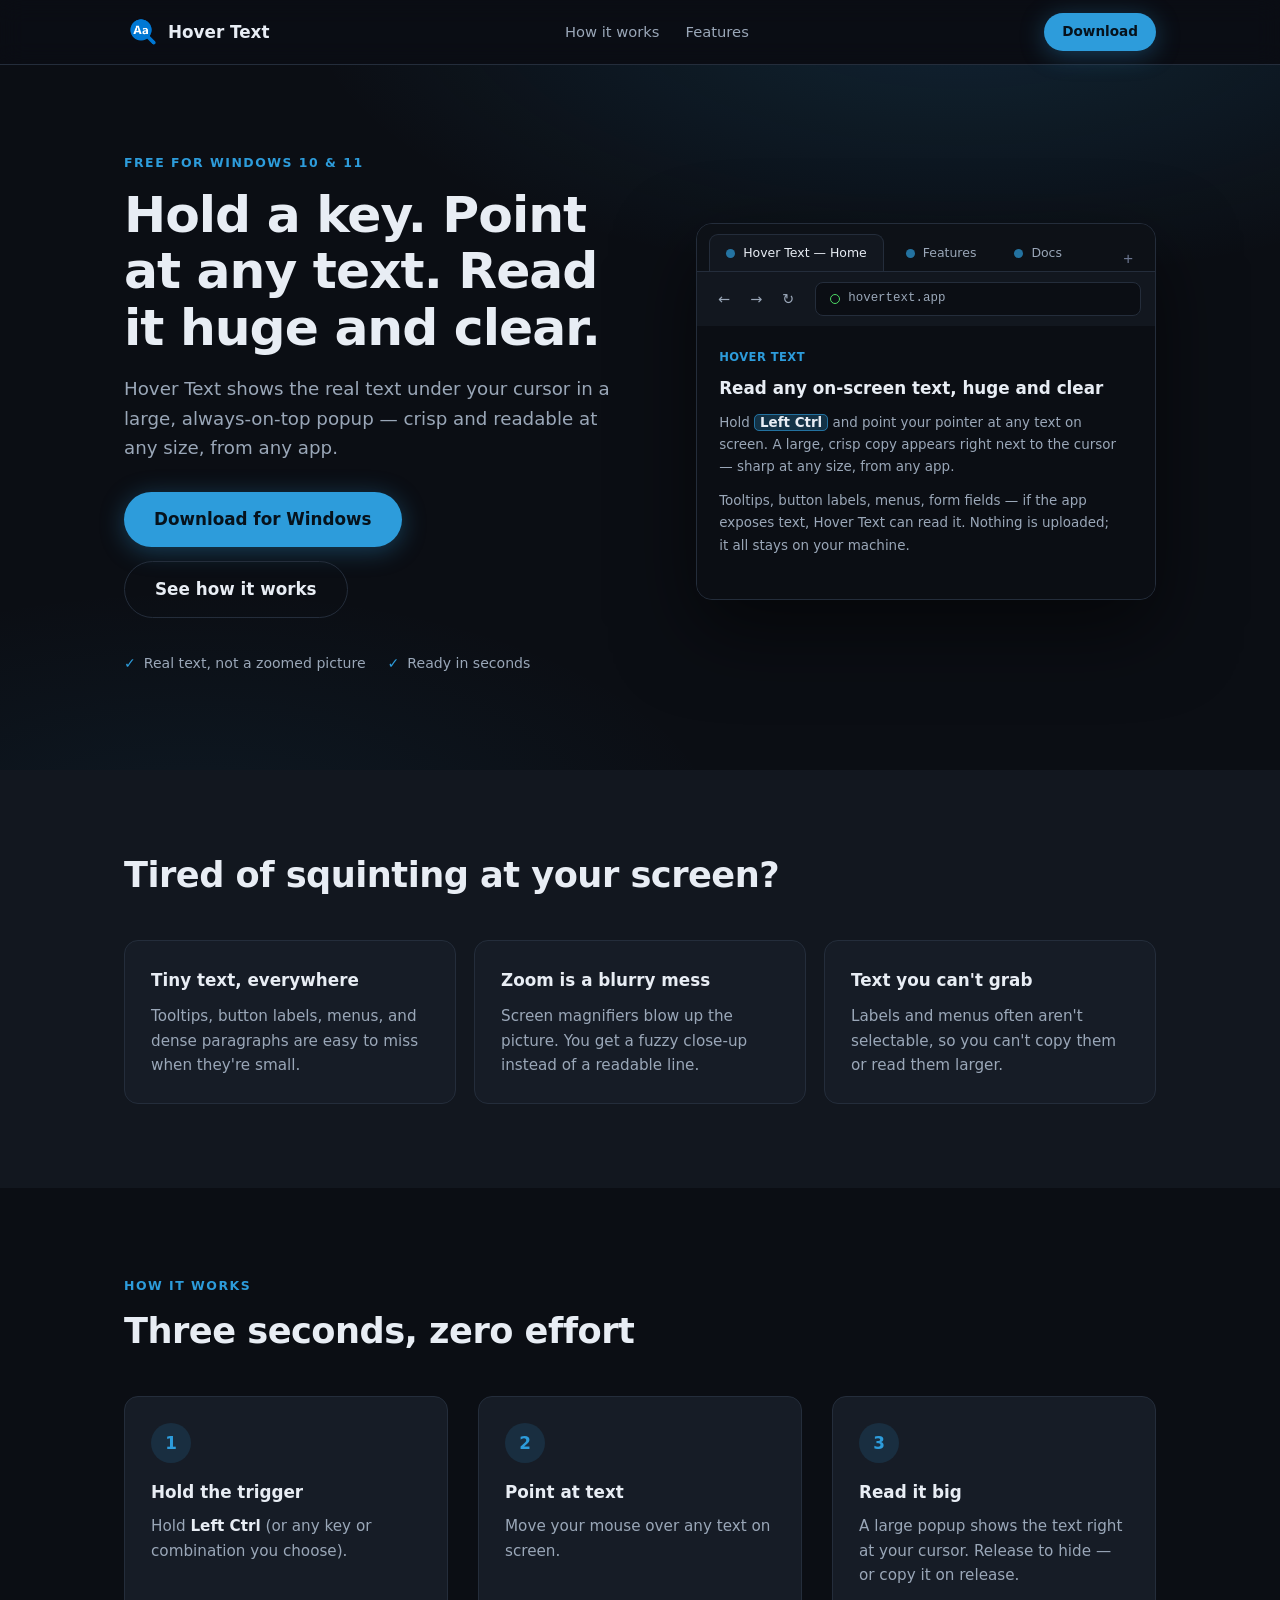
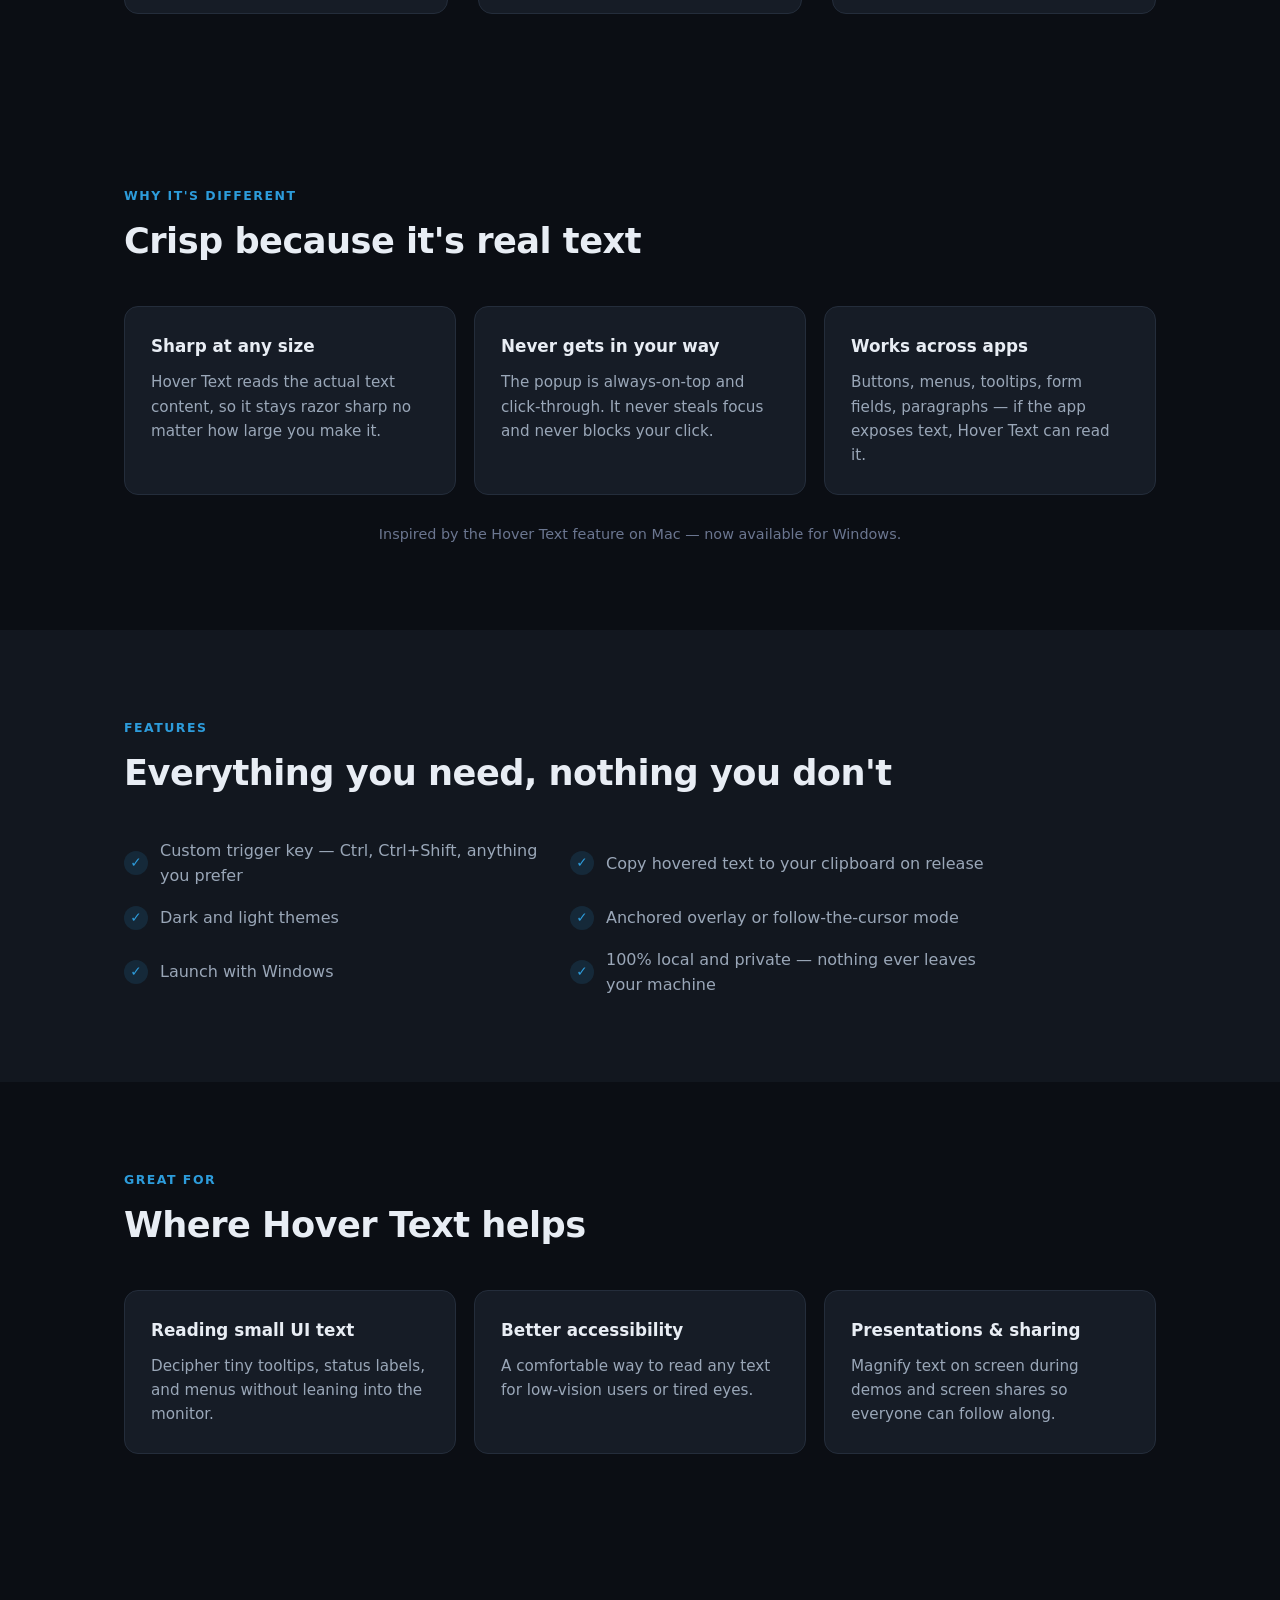
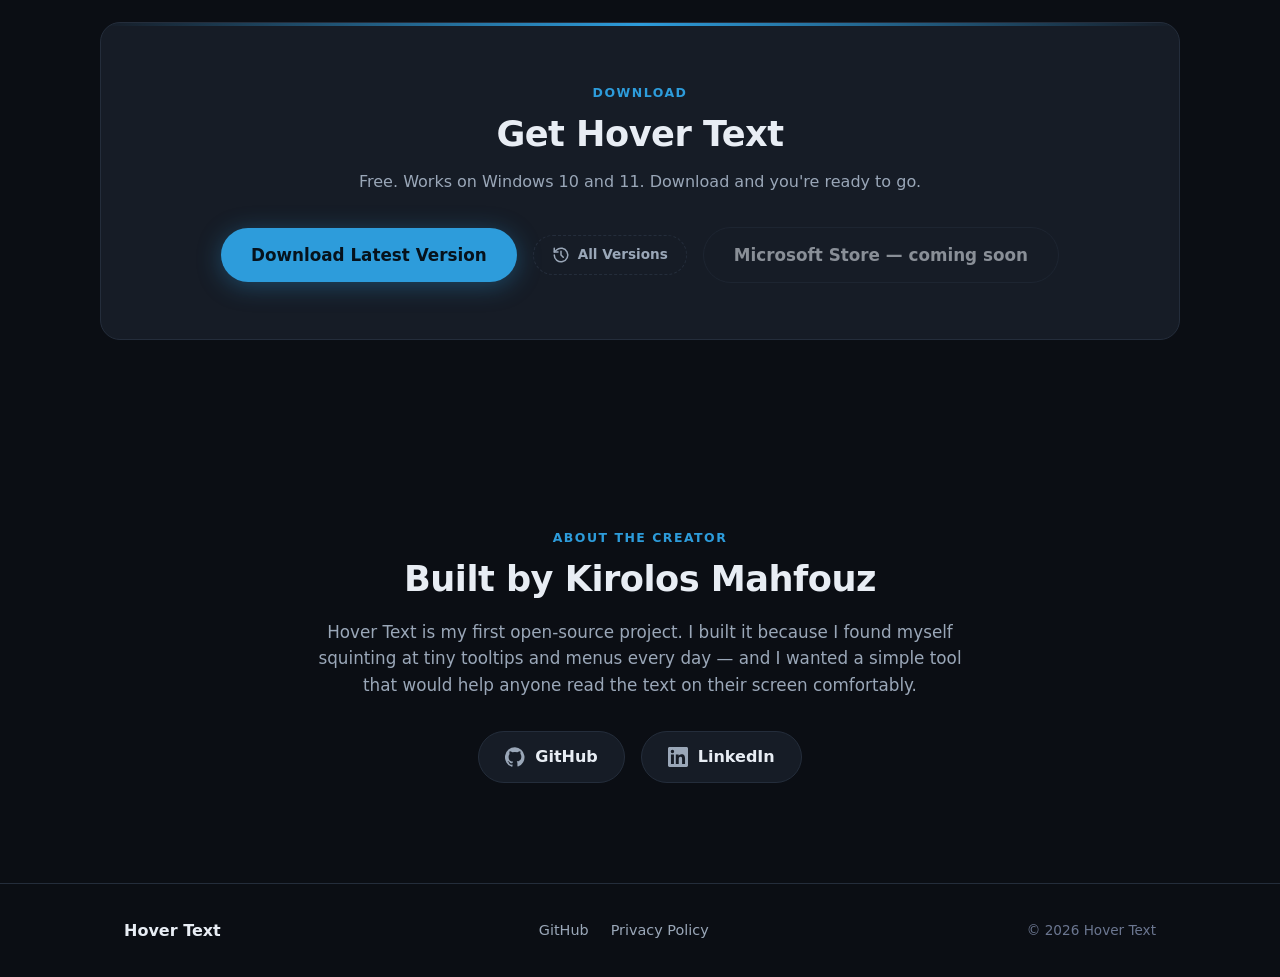
==== commit b3b8a62b: "fix: download buttons" ====
--- a/landing/index.html
+++ b/landing/index.html
@@ -225,14 +225,25 @@
                     Free. Works on Windows 10 and 11. Download and you're ready to go.
                 </p>
                 <div class="download-actions">
-                    <a id="download-github" class="btn btn-primary btn-lg" href="#download">
-                        Download from GitHub
+                    <a id="download-github" class="btn btn-primary btn-lg"
+                       href="https://github.com/Kmg11/HoverText/releases/latest"
+                       target="_blank" rel="noopener noreferrer">
+                        Download Latest Version
+                    </a>
+                    <a id="download-versions" class="btn btn-versions btn-sm" href="https://github.com/Kmg11/HoverText/releases"
+                       target="_blank" rel="noopener noreferrer">
+                        <svg viewBox="0 0 24 24" width="18" height="18" fill="none" stroke="currentColor"
+                             stroke-width="2" stroke-linecap="round" stroke-linejoin="round" aria-hidden="true">
+                            <path d="M3 12a9 9 0 1 0 3-6.7L3 8" />
+                            <path d="M3 3v5h5" />
+                            <path d="M12 7v5l3 3" />
+                        </svg>
+                        All Versions
                     </a>
                     <a id="download-store" class="btn btn-store btn-lg is-disabled" href="#" aria-disabled="true">
                         Microsoft Store — coming soon
                     </a>
                 </div>
-                <p id="download-note" class="download-note">Fetching the latest version…</p>
             </div>
         </section>
 
--- a/landing/styles.css
+++ b/landing/styles.css
@@ -75,6 +75,24 @@
 
 .btn-store:hover:not(.is-disabled) { border-color: var(--accent); }
 
+.btn-versions {
+    border: 1px dashed var(--border);
+    color: var(--text-dim);
+    background: transparent;
+    display: inline-flex;
+    align-items: center;
+    justify-content: center;
+    gap: 8px;
+}
+
+.btn-versions svg { flex-shrink: 0; }
+
+.btn-versions:hover {
+    border-color: var(--accent);
+    color: var(--text);
+    background: var(--bg-elev);
+}
+
 .btn.is-disabled {
     opacity: 0.55;
     cursor: not-allowed;
@@ -540,11 +558,9 @@
     display: flex;
     flex-wrap: wrap;
     justify-content: center;
+    align-items: center;
     gap: 16px;
-    margin-bottom: 18px;
-}
-
-.download-note { color: var(--text-faint); font-size: 0.85rem; min-height: 1.2em; }
+}
 
 /* ---------- About the creator ---------- */
 
@@ -694,6 +710,11 @@
     .feature-list { grid-template-columns: 1fr; }
     .nav-links { display: none; }
     .hero { padding: 56px 0 72px; }
+    .hero-visual { display: none; }
     section { padding: 64px 0; }
     .legal-box { padding: 32px 24px; }
 }
+
+@media (pointer: coarse) {
+    .hero-visual { display: none; }
+}
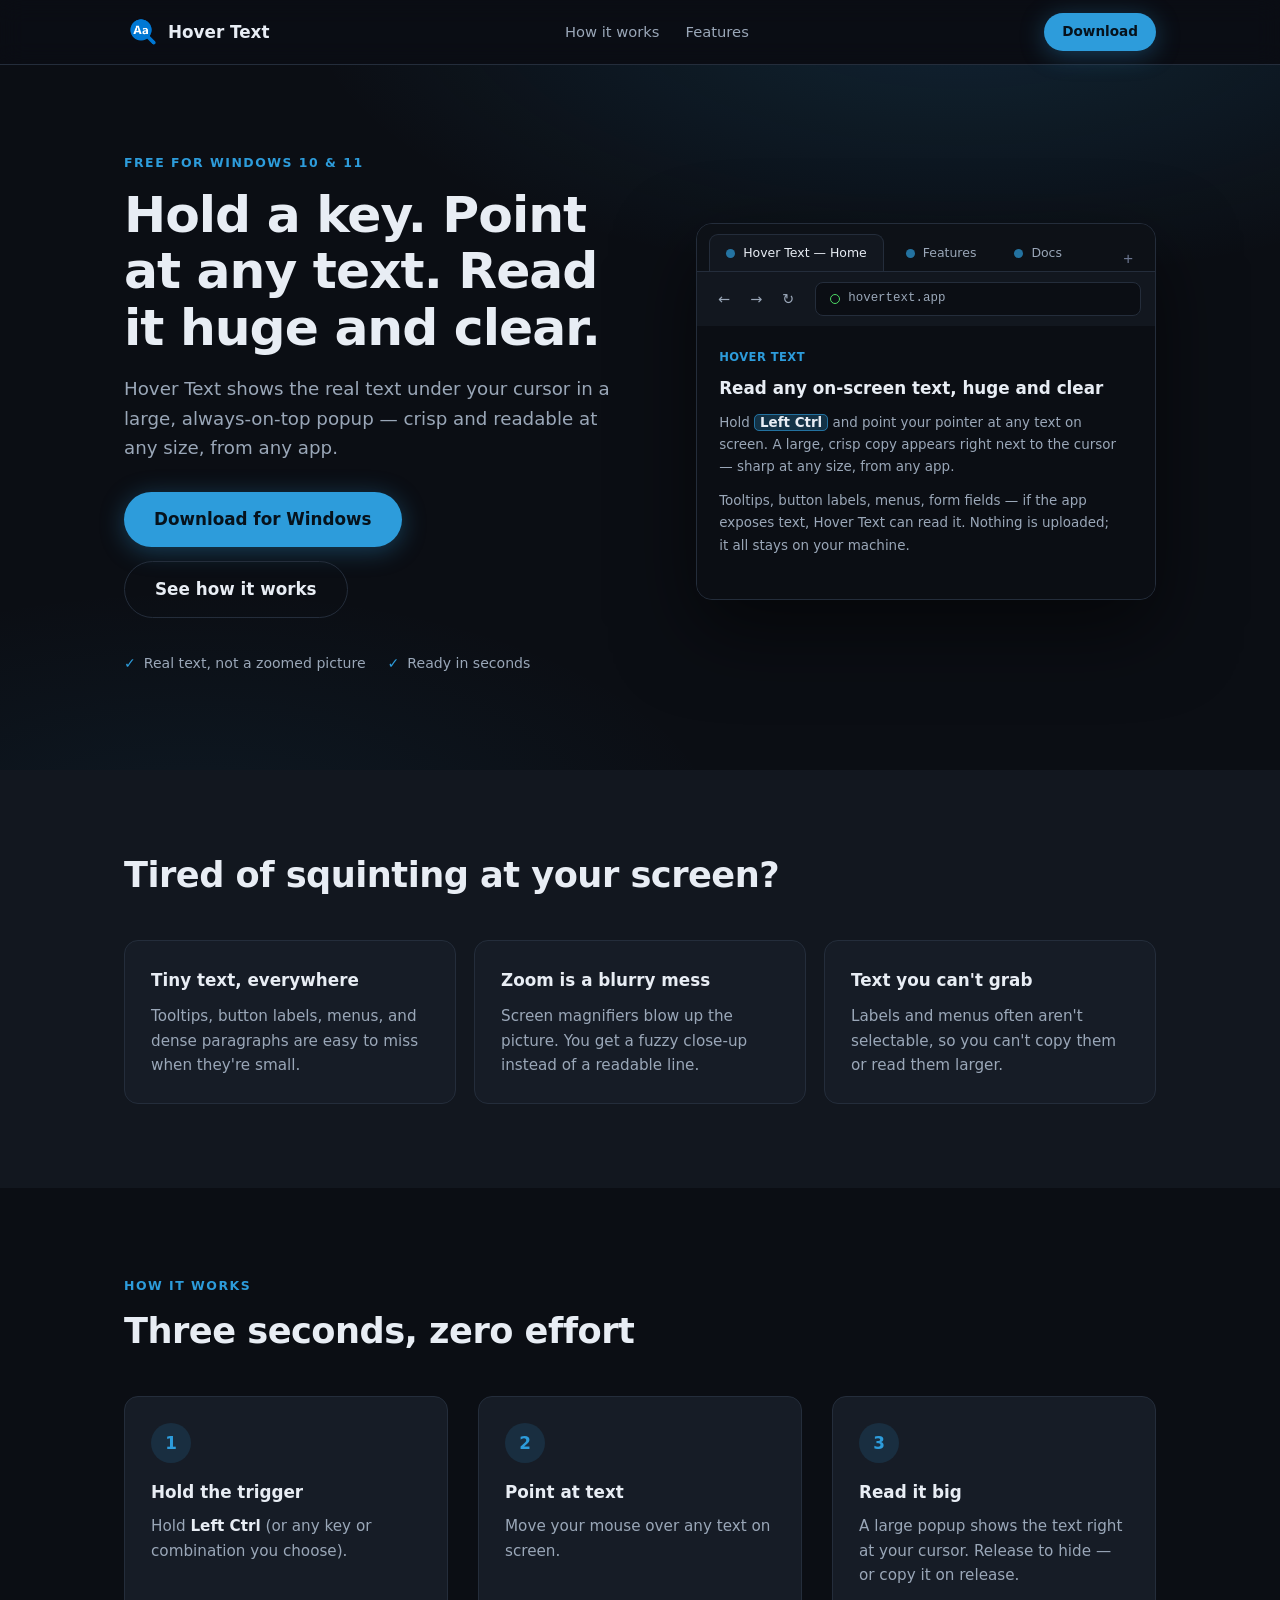
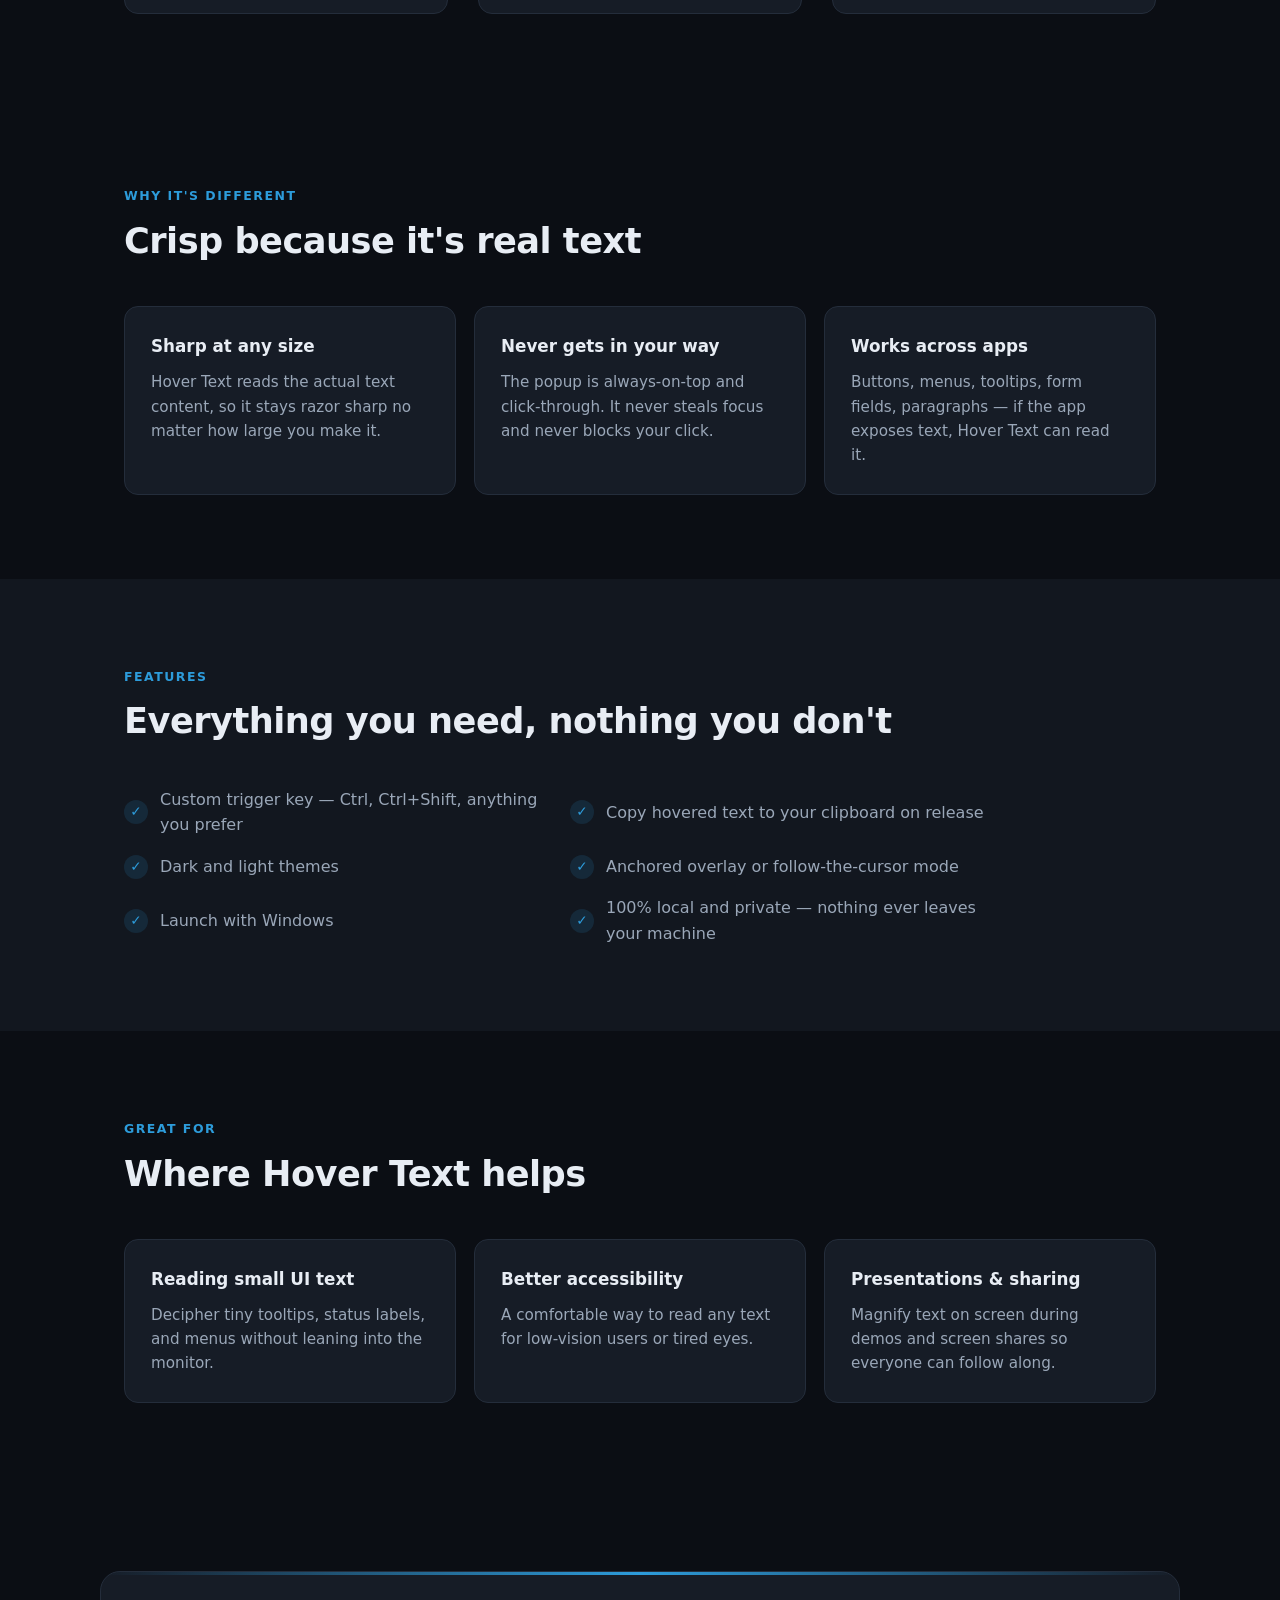
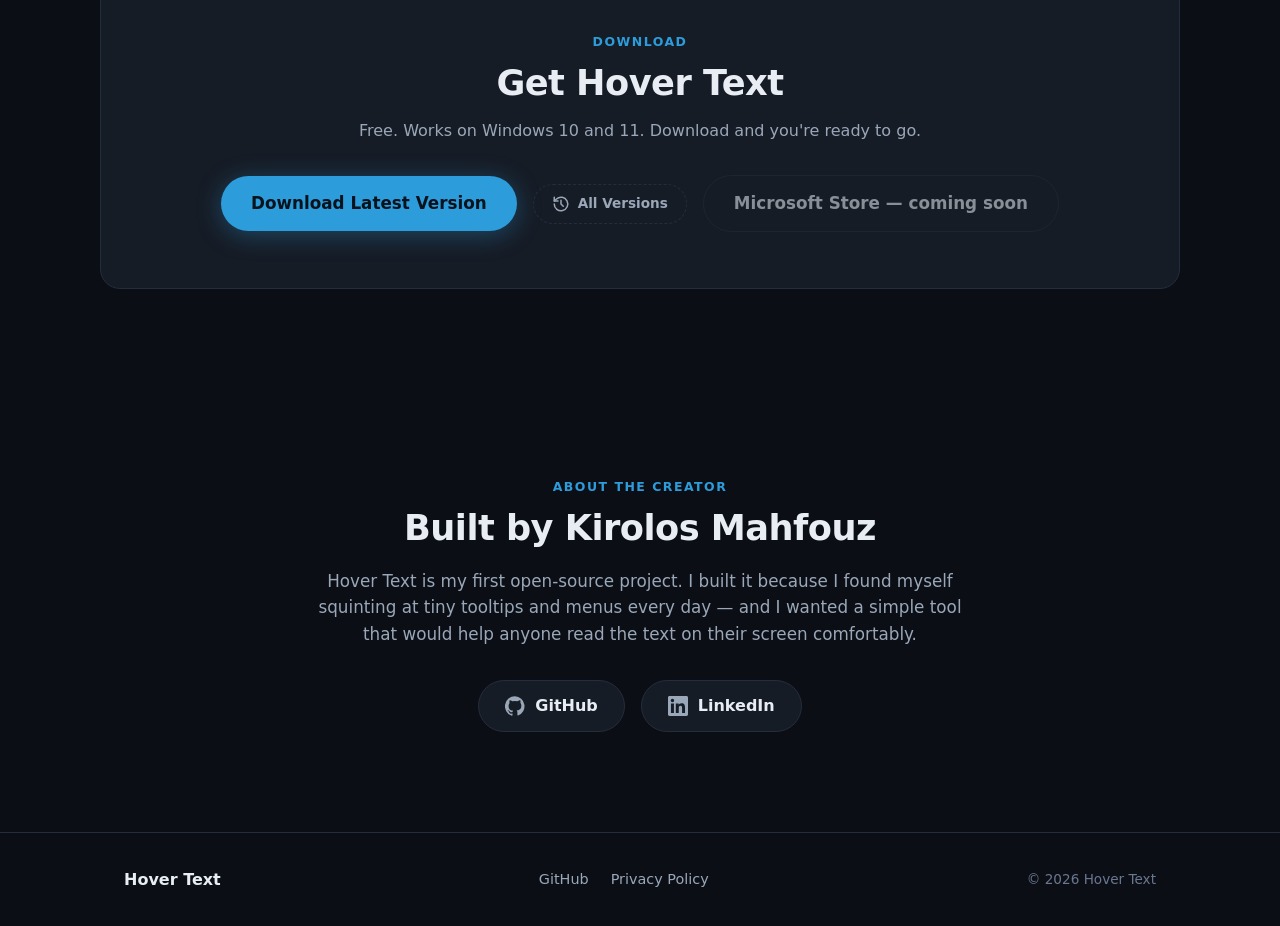
==== commit 1953a631: "refactor: clearing up content" ====
--- a/landing/index.html
+++ b/landing/index.html
@@ -1,292 +1,422 @@
-<!DOCTYPE html>
+<!doctype html>
 <html lang="en">
-<head>
-    <meta charset="UTF-8" />
-    <meta name="viewport" content="width=device-width, initial-scale=1.0" />
-    <title>Hover Text — Read any on-screen text, huge and clear</title>
-    <meta name="description"
-          content="Hover Text is a free Windows app that shows the text under your cursor large and crystal clear. Real text — not a blurry zoomed picture." />
-    <meta property="og:type" content="website" />
-    <meta property="og:title" content="Hover Text — Read any on-screen text, huge and clear" />
-    <meta property="og:description"
-          content="Hold a key, point at any text, and read it large and crisp. Free for Windows." />
-    <meta property="og:url" content="https://Kmg11.github.io/HoverText/" />
-    <meta name="twitter:card" content="summary" />
-    <meta name="twitter:title" content="Hover Text — Read any on-screen text, huge and clear" />
-    <meta name="twitter:description"
-          content="Hold a key, point at any text, and read it large and crisp. Free for Windows." />
-    <link rel="icon" type="image/x-icon" href="favicon.ico" />
-    <link rel="stylesheet" href="styles.css" />
-</head>
-<body>
-
-    <header class="site-header">
-        <nav class="nav container">
-            <a class="brand" href="#top">
-                <img class="brand-mark" src="brand.png" alt="Hover Text logo" width="34" height="34" />
-                <span class="brand-name">Hover Text</span>
-            </a>
-            <div class="nav-links">
-                <a href="#how">How it works</a>
-                <a href="#features">Features</a>
-            </div>
-            <a class="btn btn-primary btn-sm nav-download" href="#download">Download</a>
-        </nav>
-    </header>
-
-    <main id="top">
-
-        <!-- Hero -->
-        <section class="hero">
-            <div class="container hero-grid">
-                <div class="hero-copy">
-                    <p class="eyebrow">Free for Windows 10 &amp; 11</p>
-                    <h1>Hold a key. Point at any text. Read it huge and clear.</h1>
-                    <p class="hero-sub">
-                        Hover Text shows the real text under your cursor in a large,
-                        always-on-top popup — crisp and readable at any size, from any app.
-                    </p>
-                    <div class="hero-actions">
-                        <a class="btn btn-primary btn-lg" href="#download">Download for Windows</a>
-                        <a class="btn btn-ghost btn-lg" href="#how">See how it works</a>
-                    </div>
-                    <ul class="hero-badges">
-                        <li>Real text, not a zoomed picture</li>
-                        <li>Ready in seconds</li>
-                    </ul>
-                </div>
-
-                <div class="hero-visual">
-                    <div class="screen">
-                        <div class="browser">
-                            <div class="browser-tabs">
-                                <div class="browser-tab is-active" data-hover-text="Hover Text — Home">
-                                    <span class="tab-dot"></span>
-                                    <span class="tab-title">Hover Text — Home</span>
-                                </div>
-                                <div class="browser-tab" data-hover-text="Features">
-                                    <span class="tab-dot"></span>
-                                    <span class="tab-title">Features</span>
-                                </div>
-                                <div class="browser-tab" data-hover-text="Docs">
-                                    <span class="tab-dot"></span>
-                                    <span class="tab-title">Docs</span>
-                                </div>
-                                <button class="tab-new" aria-hidden="true">+</button>
-                            </div>
-                            <div class="browser-toolbar">
-                                <div class="browser-controls">
-                                    <span class="browser-btn" data-hover-text="Back">&#8592;</span>
-                                    <span class="browser-btn" data-hover-text="Forward">&#8594;</span>
-                                    <span class="browser-btn" data-hover-text="Reload">&#8635;</span>
-                                </div>
-                                <div class="browser-address" data-hover-text="hovertext.app">
-                                    <span class="address-icon" aria-hidden="true"></span>
-                                    hovertext.app
-                                </div>
-                            </div>
-                            <div class="browser-body">
-                                <p class="screen-page-title" data-hover-text="Hover Text">Hover Text</p>
-                                <h3 class="screen-heading" data-hover-text="Read any on-screen text, huge and clear">
-                                    Read any on-screen text, huge and clear
-                                </h3>
-                                <p class="screen-text" data-hover-text="Hold Left Ctrl and point your pointer at any text on screen. A large, crisp copy appears right next to the cursor — sharp at any size, from any app.">
-                                    Hold <mark class="spot">Left Ctrl</mark> and point your pointer at any text on
-                                    screen. A large, crisp copy appears right next to the cursor —
-                                    sharp at any size, from any app.
-                                </p>
-                                <p class="screen-text" data-hover-text="Tooltips, button labels, menus, form fields — if the app exposes text, Hover Text can read it. Nothing is uploaded; it all stays on your machine.">
-                                    Tooltips, button labels, menus, form fields — if the app exposes text,
-                                    Hover Text can read it. Nothing is uploaded; it all stays on your machine.
-                                </p>
-                            </div>
-                        </div>
-                        <div class="hover-popup" role="presentation">
-                            <span class="hover-popup-text"></span>
-                        </div>
-                    </div>
-                </div>
-            </div>
-        </section>
-
-        <!-- Problem -->
-        <section class="problem">
-            <div class="container">
-                <h2 class="section-title">Tired of squinting at your screen?</h2>
-                <div class="cards three">
-                    <div class="card">
-                        <h3>Tiny text, everywhere</h3>
-                        <p>Tooltips, button labels, menus, and dense paragraphs are easy to miss when they're small.</p>
-                    </div>
-                    <div class="card">
-                        <h3>Zoom is a blurry mess</h3>
-                        <p>Screen magnifiers blow up the picture. You get a fuzzy close-up instead of a readable line.</p>
-                    </div>
-                    <div class="card">
-                        <h3>Text you can't grab</h3>
-                        <p>Labels and menus often aren't selectable, so you can't copy them or read them larger.</p>
-                    </div>
-                </div>
-            </div>
-        </section>
-
-        <!-- How it works -->
-        <section id="how" class="how">
-            <div class="container">
-                <p class="eyebrow">How it works</p>
-                <h2 class="section-title">Three seconds, zero effort</h2>
-                <div class="steps">
-                    <div class="step">
-                        <span class="step-num">1</span>
-                        <h3>Hold the trigger</h3>
-                        <p>Hold <strong>Left Ctrl</strong> (or any key or combination you choose).</p>
-                    </div>
-                    <div class="step">
-                        <span class="step-num">2</span>
-                        <h3>Point at text</h3>
-                        <p>Move your mouse over any text on screen.</p>
-                    </div>
-                    <div class="step">
-                        <span class="step-num">3</span>
-                        <h3>Read it big</h3>
-                        <p>A large popup shows the text right at your cursor. Release to hide — or copy it on release.</p>
-                    </div>
-                </div>
-            </div>
-        </section>
-
-        <!-- Why different -->
-        <section class="why">
-            <div class="container">
-                <p class="eyebrow">Why it's different</p>
-                <h2 class="section-title">Crisp because it's real text</h2>
-                <div class="cards three">
-                    <div class="card">
-                        <h3>Sharp at any size</h3>
-                        <p>Hover Text reads the actual text content, so it stays razor sharp no matter how large you make it.</p>
-                    </div>
-                    <div class="card">
-                        <h3>Never gets in your way</h3>
-                        <p>The popup is always-on-top and click-through. It never steals focus and never blocks your click.</p>
-                    </div>
-                    <div class="card">
-                        <h3>Works across apps</h3>
-                        <p>Buttons, menus, tooltips, form fields, paragraphs — if the app exposes text, Hover Text can read it.</p>
-                    </div>
-                </div>
-                <p class="section-note">Inspired by the Hover Text feature on Mac — now available for Windows.</p>
-            </div>
-        </section>
-
-        <!-- Features -->
-        <section id="features" class="features">
-            <div class="container">
-                <p class="eyebrow">Features</p>
-                <h2 class="section-title">Everything you need, nothing you don't</h2>
-                <ul class="feature-list">
-                    <li>Custom trigger key — Ctrl, Ctrl+Shift, anything you prefer</li>
-                    <li>Copy hovered text to your clipboard on release</li>
-                    <li>Dark and light themes</li>
-                    <li>Anchored overlay or follow-the-cursor mode</li>
-                    <li>Launch with Windows</li>
-                    <li>100% local and private — nothing ever leaves your machine</li>
-                </ul>
-            </div>
-        </section>
-
-        <!-- Use cases -->
-        <section class="use-cases">
-            <div class="container">
-                <p class="eyebrow">Great for</p>
-                <h2 class="section-title">Where Hover Text helps</h2>
-                <div class="cards three">
-                    <div class="card">
-                        <h3>Reading small UI text</h3>
-                        <p>Decipher tiny tooltips, status labels, and menus without leaning into the monitor.</p>
-                    </div>
-                    <div class="card">
-                        <h3>Better accessibility</h3>
-                        <p>A comfortable way to read any text for low-vision users or tired eyes.</p>
-                    </div>
-                    <div class="card">
-                        <h3>Presentations &amp; sharing</h3>
-                        <p>Magnify text on screen during demos and screen shares so everyone can follow along.</p>
-                    </div>
-                </div>
-            </div>
-        </section>
-
-        <!-- Download -->
-        <section id="download" class="download">
-            <div class="container download-box">
-                <p class="eyebrow">Download</p>
-                <h2 class="section-title">Get Hover Text</h2>
-                <p class="download-sub">
-                    Free. Works on Windows 10 and 11. Download and you're ready to go.
-                </p>
-                <div class="download-actions">
-                    <a id="download-github" class="btn btn-primary btn-lg"
-                       href="https://github.com/Kmg11/HoverText/releases/latest"
-                       target="_blank" rel="noopener noreferrer">
-                        Download Latest Version
-                    </a>
-                    <a id="download-versions" class="btn btn-versions btn-sm" href="https://github.com/Kmg11/HoverText/releases"
-                       target="_blank" rel="noopener noreferrer">
-                        <svg viewBox="0 0 24 24" width="18" height="18" fill="none" stroke="currentColor"
-                             stroke-width="2" stroke-linecap="round" stroke-linejoin="round" aria-hidden="true">
-                            <path d="M3 12a9 9 0 1 0 3-6.7L3 8" />
-                            <path d="M3 3v5h5" />
-                            <path d="M12 7v5l3 3" />
-                        </svg>
-                        All Versions
-                    </a>
-                    <a id="download-store" class="btn btn-store btn-lg is-disabled" href="#" aria-disabled="true">
-                        Microsoft Store — coming soon
-                    </a>
-                </div>
-            </div>
-        </section>
-
-        <!-- About the creator -->
-        <section id="about" class="about">
-            <div class="container about-box">
-                <p class="eyebrow">About the creator</p>
-                <h2 class="section-title">Built by Kirolos Mahfouz</h2>
-                <p class="about-text">
-                    Hover Text is my first open-source project. I built it because I found myself
-                    squinting at tiny tooltips and menus every day — and I wanted a simple tool that
-                    would help anyone read the text on their screen comfortably.
-                </p>
-                <div class="about-links">
-                    <a class="social-btn" href="https://github.com/Kmg11" target="_blank" rel="noopener noreferrer">
-                        <svg viewBox="0 0 24 24" width="20" height="20" fill="currentColor" aria-hidden="true">
-                            <path d="M12 .3a12 12 0 0 0-3.8 23.4c.6.1.8-.3.8-.6v-2c-3.3.7-4-1.6-4-1.6-.6-1.4-1.4-1.8-1.4-1.8-1-.7.1-.7.1-.7 1.2.1 1.8 1.2 1.8 1.2 1.1 1.8 2.8 1.3 3.5 1 .1-.8.4-1.3.8-1.6-2.7-.3-5.5-1.3-5.5-6 0-1.3.5-2.4 1.2-3.2-.1-.3-.5-1.5.1-3.2 0 0 1-.3 3.3 1.2a11.5 11.5 0 0 1 6 0C17.3 4.6 18.3 5 18.3 5c.6 1.7.2 2.9.1 3.2.8.8 1.2 1.9 1.2 3.2 0 4.7-2.8 5.7-5.5 6 .4.4.8 1.1.8 2.2v3.3c0 .3.2.7.8.6A12 12 0 0 0 12 .3z"/>
-                        </svg>
-                        GitHub
-                    </a>
-                    <a class="social-btn" href="https://www.linkedin.com/in/kirolos-mahfouz/" target="_blank" rel="noopener noreferrer">
-                        <svg viewBox="0 0 24 24" width="20" height="20" fill="currentColor" aria-hidden="true">
-                            <path d="M20.45 20.45h-3.55v-5.57c0-1.33-.03-3.04-1.85-3.04-1.85 0-2.14 1.45-2.14 2.94v5.67H9.36V9h3.41v1.56h.05c.47-.9 1.63-1.85 3.36-1.85 3.6 0 4.27 2.37 4.27 5.45v6.29zM5.34 7.43a2.06 2.06 0 1 1 0-4.13 2.06 2.06 0 0 1 0 4.13zM7.12 20.45H3.56V9h3.56v11.45zM22.22 0H1.77C.79 0 0 .77 0 1.73v20.54C0 23.23.79 24 1.77 24h20.45c.98 0 1.78-.77 1.78-1.73V1.73C24 .77 23.2 0 22.22 0z"/>
-                        </svg>
-                        LinkedIn
-                    </a>
-                </div>
-            </div>
-        </section>
-
-    </main>
-
-    <footer class="site-footer">
-        <div class="container footer-inner">
-            <span class="footer-brand">Hover Text</span>
-            <div class="footer-links">
-                <a href="https://github.com/Kmg11/HoverText" target="_blank" rel="noopener noreferrer">GitHub</a>
-                <a href="privacy.html">Privacy Policy</a>
-            </div>
-            <span class="footer-copy">&copy; <span id="year"></span> Hover Text</span>
-        </div>
-    </footer>
-
-    <script src="app.js"></script>
-</body>
+	<head>
+		<meta charset="UTF-8" />
+		<meta name="viewport" content="width=device-width, initial-scale=1.0" />
+		<title>Hover Text — Read any on-screen text, huge and clear</title>
+		<meta
+			name="description"
+			content="Hover Text is a free Windows app that shows the text under your cursor large and crystal clear. Real text — not a blurry zoomed picture."
+		/>
+		<meta property="og:type" content="website" />
+		<meta
+			property="og:title"
+			content="Hover Text — Read any on-screen text, huge and clear"
+		/>
+		<meta
+			property="og:description"
+			content="Hold a key, point at any text, and read it large and crisp. Free for Windows."
+		/>
+		<meta property="og:url" content="https://Kmg11.github.io/HoverText/" />
+		<meta name="twitter:card" content="summary" />
+		<meta
+			name="twitter:title"
+			content="Hover Text — Read any on-screen text, huge and clear"
+		/>
+		<meta
+			name="twitter:description"
+			content="Hold a key, point at any text, and read it large and crisp. Free for Windows."
+		/>
+		<link rel="icon" type="image/x-icon" href="favicon.ico" />
+		<link rel="stylesheet" href="styles.css" />
+	</head>
+	<body>
+		<header class="site-header">
+			<nav class="nav container">
+				<a class="brand" href="#top">
+					<img
+						class="brand-mark"
+						src="brand.png"
+						alt="Hover Text logo"
+						width="34"
+						height="34"
+					/>
+					<span class="brand-name">Hover Text</span>
+				</a>
+				<div class="nav-links">
+					<a href="#how">How it works</a>
+					<a href="#features">Features</a>
+				</div>
+				<a class="btn btn-primary btn-sm nav-download" href="#download"
+					>Download</a
+				>
+			</nav>
+		</header>
+
+		<main id="top">
+			<!-- Hero -->
+			<section class="hero">
+				<div class="container hero-grid">
+					<div class="hero-copy">
+						<p class="eyebrow">Free for Windows 10 &amp; 11</p>
+						<h1>Hold a key. Point at any text. Read it huge and clear.</h1>
+						<p class="hero-sub">
+							Hover Text shows the real text under your cursor in a large,
+							always-on-top popup — crisp and readable at any size, from any
+							app.
+						</p>
+						<div class="hero-actions">
+							<a class="btn btn-primary btn-lg" href="#download"
+								>Download for Windows</a
+							>
+							<a class="btn btn-ghost btn-lg" href="#how">See how it works</a>
+						</div>
+						<ul class="hero-badges">
+							<li>Real text, not a zoomed picture</li>
+							<li>Ready in seconds</li>
+						</ul>
+					</div>
+
+					<div class="hero-visual">
+						<div class="screen">
+							<div class="browser">
+								<div class="browser-tabs">
+									<div
+										class="browser-tab is-active"
+										data-hover-text="Hover Text — Home"
+									>
+										<span class="tab-dot"></span>
+										<span class="tab-title">Hover Text — Home</span>
+									</div>
+									<div class="browser-tab" data-hover-text="Features">
+										<span class="tab-dot"></span>
+										<span class="tab-title">Features</span>
+									</div>
+									<div class="browser-tab" data-hover-text="Docs">
+										<span class="tab-dot"></span>
+										<span class="tab-title">Docs</span>
+									</div>
+									<button class="tab-new" aria-hidden="true">+</button>
+								</div>
+								<div class="browser-toolbar">
+									<div class="browser-controls">
+										<span class="browser-btn" data-hover-text="Back"
+											>&#8592;</span
+										>
+										<span class="browser-btn" data-hover-text="Forward"
+											>&#8594;</span
+										>
+										<span class="browser-btn" data-hover-text="Reload"
+											>&#8635;</span
+										>
+									</div>
+									<div class="browser-address" data-hover-text="hovertext.app">
+										<span class="address-icon" aria-hidden="true"></span>
+										hovertext.app
+									</div>
+								</div>
+								<div class="browser-body">
+									<p class="screen-page-title" data-hover-text="Hover Text">
+										Hover Text
+									</p>
+									<h3
+										class="screen-heading"
+										data-hover-text="Read any on-screen text, huge and clear"
+									>
+										Read any on-screen text, huge and clear
+									</h3>
+									<p
+										class="screen-text"
+										data-hover-text="Hold Left Ctrl and point your pointer at any text on screen. A large, crisp copy appears right next to the cursor — sharp at any size, from any app."
+									>
+										Hold <mark class="spot">Left Ctrl</mark> and point your
+										pointer at any text on screen. A large, crisp copy appears
+										right next to the cursor — sharp at any size, from any app.
+									</p>
+									<p
+										class="screen-text"
+										data-hover-text="Tooltips, button labels, menus, form fields — if the app exposes text, Hover Text can read it. Nothing is uploaded; it all stays on your machine."
+									>
+										Tooltips, button labels, menus, form fields — if the app
+										exposes text, Hover Text can read it. Nothing is uploaded;
+										it all stays on your machine.
+									</p>
+								</div>
+							</div>
+							<div class="hover-popup" role="presentation">
+								<span class="hover-popup-text"></span>
+							</div>
+						</div>
+					</div>
+				</div>
+			</section>
+
+			<!-- Problem -->
+			<section class="problem">
+				<div class="container">
+					<h2 class="section-title">Tired of squinting at your screen?</h2>
+					<div class="cards three">
+						<div class="card">
+							<h3>Tiny text, everywhere</h3>
+							<p>
+								Tooltips, button labels, menus, and dense paragraphs are easy to
+								miss when they're small.
+							</p>
+						</div>
+						<div class="card">
+							<h3>Zoom is a blurry mess</h3>
+							<p>
+								Screen magnifiers blow up the picture. You get a fuzzy close-up
+								instead of a readable line.
+							</p>
+						</div>
+						<div class="card">
+							<h3>Text you can't grab</h3>
+							<p>
+								Labels and menus often aren't selectable, so you can't copy them
+								or read them larger.
+							</p>
+						</div>
+					</div>
+				</div>
+			</section>
+
+			<!-- How it works -->
+			<section id="how" class="how">
+				<div class="container">
+					<p class="eyebrow">How it works</p>
+					<h2 class="section-title">Three seconds, zero effort</h2>
+					<div class="steps">
+						<div class="step">
+							<span class="step-num">1</span>
+							<h3>Hold the trigger</h3>
+							<p>
+								Hold <strong>Left Ctrl</strong> (or any key or combination you
+								choose).
+							</p>
+						</div>
+						<div class="step">
+							<span class="step-num">2</span>
+							<h3>Point at text</h3>
+							<p>Move your mouse over any text on screen.</p>
+						</div>
+						<div class="step">
+							<span class="step-num">3</span>
+							<h3>Read it big</h3>
+							<p>
+								A large popup shows the text right at your cursor. Release to
+								hide — or copy it on release.
+							</p>
+						</div>
+					</div>
+				</div>
+			</section>
+
+			<!-- Why different -->
+			<section class="why">
+				<div class="container">
+					<p class="eyebrow">Why it's different</p>
+					<h2 class="section-title">Crisp because it's real text</h2>
+					<div class="cards three">
+						<div class="card">
+							<h3>Sharp at any size</h3>
+							<p>
+								Hover Text reads the actual text content, so it stays razor
+								sharp no matter how large you make it.
+							</p>
+						</div>
+						<div class="card">
+							<h3>Never gets in your way</h3>
+							<p>
+								The popup is always-on-top and click-through. It never steals
+								focus and never blocks your click.
+							</p>
+						</div>
+						<div class="card">
+							<h3>Works across apps</h3>
+							<p>
+								Buttons, menus, tooltips, form fields, paragraphs — if the app
+								exposes text, Hover Text can read it.
+							</p>
+						</div>
+					</div>
+				</div>
+			</section>
+
+			<!-- Features -->
+			<section id="features" class="features">
+				<div class="container">
+					<p class="eyebrow">Features</p>
+					<h2 class="section-title">Everything you need, nothing you don't</h2>
+					<ul class="feature-list">
+						<li>Custom trigger key — Ctrl, Ctrl+Shift, anything you prefer</li>
+						<li>Copy hovered text to your clipboard on release</li>
+						<li>Dark and light themes</li>
+						<li>Anchored overlay or follow-the-cursor mode</li>
+						<li>Launch with Windows</li>
+						<li>100% local and private — nothing ever leaves your machine</li>
+					</ul>
+				</div>
+			</section>
+
+			<!-- Use cases -->
+			<section class="use-cases">
+				<div class="container">
+					<p class="eyebrow">Great for</p>
+					<h2 class="section-title">Where Hover Text helps</h2>
+					<div class="cards three">
+						<div class="card">
+							<h3>Reading small UI text</h3>
+							<p>
+								Decipher tiny tooltips, status labels, and menus without leaning
+								into the monitor.
+							</p>
+						</div>
+						<div class="card">
+							<h3>Better accessibility</h3>
+							<p>
+								A comfortable way to read any text for low-vision users or tired
+								eyes.
+							</p>
+						</div>
+						<div class="card">
+							<h3>Presentations &amp; sharing</h3>
+							<p>
+								Magnify text on screen during demos and screen shares so
+								everyone can follow along.
+							</p>
+						</div>
+					</div>
+				</div>
+			</section>
+
+			<!-- Download -->
+			<section id="download" class="download">
+				<div class="container download-box">
+					<p class="eyebrow">Download</p>
+					<h2 class="section-title">Get Hover Text</h2>
+					<p class="download-sub">
+						Free. Works on Windows 10 and 11. Download and you're ready to go.
+					</p>
+					<div class="download-actions">
+						<a
+							id="download-github"
+							class="btn btn-primary btn-lg"
+							href="https://github.com/Kmg11/HoverText/releases/latest"
+							target="_blank"
+							rel="noopener noreferrer"
+						>
+							Download Latest Version
+						</a>
+						<a
+							id="download-versions"
+							class="btn btn-versions btn-sm"
+							href="https://github.com/Kmg11/HoverText/releases"
+							target="_blank"
+							rel="noopener noreferrer"
+						>
+							<svg
+								viewBox="0 0 24 24"
+								width="18"
+								height="18"
+								fill="none"
+								stroke="currentColor"
+								stroke-width="2"
+								stroke-linecap="round"
+								stroke-linejoin="round"
+								aria-hidden="true"
+							>
+								<path d="M3 12a9 9 0 1 0 3-6.7L3 8" />
+								<path d="M3 3v5h5" />
+								<path d="M12 7v5l3 3" />
+							</svg>
+							All Versions
+						</a>
+						<a
+							id="download-store"
+							class="btn btn-store btn-lg is-disabled"
+							href="#"
+							aria-disabled="true"
+						>
+							Microsoft Store — coming soon
+						</a>
+					</div>
+				</div>
+			</section>
+
+			<!-- About the creator -->
+			<section id="about" class="about">
+				<div class="container about-box">
+					<p class="eyebrow">About the creator</p>
+					<h2 class="section-title">Built by Kirolos Mahfouz</h2>
+					<p class="about-text">
+						Hover Text is my first open-source project. I built it because I
+						found myself squinting at tiny tooltips and menus every day — and I
+						wanted a simple tool that would help anyone read the text on their
+						screen comfortably.
+					</p>
+					<div class="about-links">
+						<a
+							class="social-btn"
+							href="https://github.com/Kmg11"
+							target="_blank"
+							rel="noopener noreferrer"
+						>
+							<svg
+								viewBox="0 0 24 24"
+								width="20"
+								height="20"
+								fill="currentColor"
+								aria-hidden="true"
+							>
+								<path
+									d="M12 .3a12 12 0 0 0-3.8 23.4c.6.1.8-.3.8-.6v-2c-3.3.7-4-1.6-4-1.6-.6-1.4-1.4-1.8-1.4-1.8-1-.7.1-.7.1-.7 1.2.1 1.8 1.2 1.8 1.2 1.1 1.8 2.8 1.3 3.5 1 .1-.8.4-1.3.8-1.6-2.7-.3-5.5-1.3-5.5-6 0-1.3.5-2.4 1.2-3.2-.1-.3-.5-1.5.1-3.2 0 0 1-.3 3.3 1.2a11.5 11.5 0 0 1 6 0C17.3 4.6 18.3 5 18.3 5c.6 1.7.2 2.9.1 3.2.8.8 1.2 1.9 1.2 3.2 0 4.7-2.8 5.7-5.5 6 .4.4.8 1.1.8 2.2v3.3c0 .3.2.7.8.6A12 12 0 0 0 12 .3z"
+								/>
+							</svg>
+							GitHub
+						</a>
+						<a
+							class="social-btn"
+							href="https://www.linkedin.com/in/kirolos-mahfouz/"
+							target="_blank"
+							rel="noopener noreferrer"
+						>
+							<svg
+								viewBox="0 0 24 24"
+								width="20"
+								height="20"
+								fill="currentColor"
+								aria-hidden="true"
+							>
+								<path
+									d="M20.45 20.45h-3.55v-5.57c0-1.33-.03-3.04-1.85-3.04-1.85 0-2.14 1.45-2.14 2.94v5.67H9.36V9h3.41v1.56h.05c.47-.9 1.63-1.85 3.36-1.85 3.6 0 4.27 2.37 4.27 5.45v6.29zM5.34 7.43a2.06 2.06 0 1 1 0-4.13 2.06 2.06 0 0 1 0 4.13zM7.12 20.45H3.56V9h3.56v11.45zM22.22 0H1.77C.79 0 0 .77 0 1.73v20.54C0 23.23.79 24 1.77 24h20.45c.98 0 1.78-.77 1.78-1.73V1.73C24 .77 23.2 0 22.22 0z"
+								/>
+							</svg>
+							LinkedIn
+						</a>
+					</div>
+				</div>
+			</section>
+		</main>
+
+		<footer class="site-footer">
+			<div class="container footer-inner">
+				<span class="footer-brand">Hover Text</span>
+				<div class="footer-links">
+					<a
+						href="https://github.com/Kmg11/HoverText"
+						target="_blank"
+						rel="noopener noreferrer"
+						>GitHub</a
+					>
+					<a href="privacy.html">Privacy Policy</a>
+				</div>
+				<span class="footer-copy"
+					>&copy; <span id="year"></span> Hover Text</span
+				>
+			</div>
+		</footer>
+
+		<script src="app.js"></script>
+	</body>
 </html>
--- a/landing/styles.css
+++ b/landing/styles.css
@@ -1,720 +1,850 @@
 :root {
-    --bg: #0B0E14;
-    --bg-elev: #12171F;
-    --bg-card: #161C26;
-    --bg-card-hover: #1A2230;
-    --border: #242D3B;
-    --text: #E8EDF4;
-    --text-dim: #9AA7B8;
-    --text-faint: #6B7690;
-    --accent: #2D9CDB;
-    --accent-hover: #54B0E4;
-    --accent-soft: rgba(45, 156, 219, 0.14);
-    --radius: 14px;
-    --radius-sm: 9px;
-    --max-w: 1080px;
-    --font: "Segoe UI", system-ui, Roboto, "Helvetica Neue", Arial, sans-serif;
-}
-
-* { box-sizing: border-box; margin: 0; padding: 0; }
-
-html { scroll-behavior: smooth; }
+	--bg: #0b0e14;
+	--bg-elev: #12171f;
+	--bg-card: #161c26;
+	--bg-card-hover: #1a2230;
+	--border: #242d3b;
+	--text: #e8edf4;
+	--text-dim: #9aa7b8;
+	--text-faint: #6b7690;
+	--accent: #2d9cdb;
+	--accent-hover: #54b0e4;
+	--accent-soft: rgba(45, 156, 219, 0.14);
+	--radius: 14px;
+	--radius-sm: 9px;
+	--max-w: 1080px;
+	--font: "Segoe UI", system-ui, Roboto, "Helvetica Neue", Arial, sans-serif;
+}
+
+* {
+	box-sizing: border-box;
+	margin: 0;
+	padding: 0;
+}
+
+html {
+	scroll-behavior: smooth;
+}
 
 body {
-    font-family: var(--font);
-    background: var(--bg);
-    color: var(--text);
-    line-height: 1.6;
-    -webkit-font-smoothing: antialiased;
+	font-family: var(--font);
+	background: var(--bg);
+	color: var(--text);
+	line-height: 1.6;
+	-webkit-font-smoothing: antialiased;
 }
 
 .container {
-    max-width: var(--max-w);
-    margin: 0 auto;
-    padding: 0 24px;
+	max-width: var(--max-w);
+	margin: 0 auto;
+	padding: 0 24px;
 }
 
 /* ---------- Buttons ---------- */
 
 .btn {
-    display: inline-block;
-    border-radius: 999px;
-    font-weight: 600;
-    text-decoration: none;
-    text-align: center;
-    transition: background 0.15s ease, transform 0.1s ease, box-shadow 0.15s ease;
-    cursor: pointer;
-}
-
-.btn:active { transform: translateY(1px); }
+	display: inline-block;
+	border-radius: 999px;
+	font-weight: 600;
+	text-decoration: none;
+	text-align: center;
+	transition:
+		background 0.15s ease,
+		transform 0.1s ease,
+		box-shadow 0.15s ease;
+	cursor: pointer;
+}
+
+.btn:active {
+	transform: translateY(1px);
+}
 
 .btn-primary {
-    background: var(--accent);
-    color: #06121C;
-    box-shadow: 0 4px 24px rgba(45, 156, 219, 0.35);
+	background: var(--accent);
+	color: #06121c;
+	box-shadow: 0 4px 24px rgba(45, 156, 219, 0.35);
 }
 
 .btn-primary:hover {
-    background: var(--accent-hover);
-    box-shadow: 0 6px 30px rgba(45, 156, 219, 0.5);
+	background: var(--accent-hover);
+	box-shadow: 0 6px 30px rgba(45, 156, 219, 0.5);
 }
 
 .btn-ghost {
-    border: 1px solid var(--border);
-    color: var(--text);
-    background: transparent;
-}
-
-.btn-ghost:hover { border-color: var(--text-dim); background: var(--bg-elev); }
+	border: 1px solid var(--border);
+	color: var(--text);
+	background: transparent;
+}
+
+.btn-ghost:hover {
+	border-color: var(--text-dim);
+	background: var(--bg-elev);
+}
 
 .btn-store {
-    border: 1px solid var(--border);
-    color: var(--text);
-    background: var(--bg-card);
-}
-
-.btn-store:hover:not(.is-disabled) { border-color: var(--accent); }
+	border: 1px solid var(--border);
+	color: var(--text);
+	background: var(--bg-card);
+}
+
+.btn-store:hover:not(.is-disabled) {
+	border-color: var(--accent);
+}
 
 .btn-versions {
-    border: 1px dashed var(--border);
-    color: var(--text-dim);
-    background: transparent;
-    display: inline-flex;
-    align-items: center;
-    justify-content: center;
-    gap: 8px;
-}
-
-.btn-versions svg { flex-shrink: 0; }
+	border: 1px dashed var(--border);
+	color: var(--text-dim);
+	background: transparent;
+	display: inline-flex;
+	align-items: center;
+	justify-content: center;
+	gap: 8px;
+}
+
+.btn-versions svg {
+	flex-shrink: 0;
+}
 
 .btn-versions:hover {
-    border-color: var(--accent);
-    color: var(--text);
-    background: var(--bg-elev);
+	border-color: var(--accent);
+	color: var(--text);
+	background: var(--bg-elev);
 }
 
 .btn.is-disabled {
-    opacity: 0.55;
-    cursor: not-allowed;
-    pointer-events: none;
-}
-
-.btn-sm { padding: 8px 18px; font-size: 0.85rem; }
-.btn-lg { padding: 14px 30px; font-size: 1.05rem; }
+	opacity: 0.55;
+	cursor: not-allowed;
+	pointer-events: none;
+}
+
+.btn-sm {
+	padding: 8px 18px;
+	font-size: 0.85rem;
+}
+.btn-lg {
+	padding: 14px 30px;
+	font-size: 1.05rem;
+}
 
 /* ---------- Header / nav ---------- */
 
 .site-header {
-    position: sticky;
-    top: 0;
-    z-index: 50;
-    background: rgba(11, 14, 20, 0.85);
-    backdrop-filter: blur(12px);
-    -webkit-backdrop-filter: blur(12px);
-    border-bottom: 1px solid var(--border);
+	position: sticky;
+	top: 0;
+	z-index: 50;
+	background: rgba(11, 14, 20, 0.85);
+	backdrop-filter: blur(12px);
+	-webkit-backdrop-filter: blur(12px);
+	border-bottom: 1px solid var(--border);
 }
 
 .nav {
-    display: flex;
-    align-items: center;
-    justify-content: space-between;
-    height: 64px;
-    gap: 20px;
+	display: flex;
+	align-items: center;
+	justify-content: space-between;
+	height: 64px;
+	gap: 20px;
 }
 
 .brand {
-    display: flex;
-    align-items: center;
-    gap: 10px;
-    text-decoration: none;
-    color: var(--text);
-    font-weight: 700;
-    font-size: 1.05rem;
+	display: flex;
+	align-items: center;
+	gap: 10px;
+	text-decoration: none;
+	color: var(--text);
+	font-weight: 700;
+	font-size: 1.05rem;
 }
 
 .brand-mark {
-    width: 34px;
-    height: 34px;
-    border-radius: 9px;
-    object-fit: contain;
-}
-
-.nav-links { display: flex; gap: 26px; }
+	width: 34px;
+	height: 34px;
+	border-radius: 9px;
+	object-fit: contain;
+}
+
+.nav-links {
+	display: flex;
+	gap: 26px;
+}
 
 .nav-links a {
-    color: var(--text-dim);
-    text-decoration: none;
-    font-size: 0.92rem;
-    font-weight: 500;
-    transition: color 0.15s ease;
-}
-
-.nav-links a:hover { color: var(--text); }
-
-.nav-download { display: inline-block; }
+	color: var(--text-dim);
+	text-decoration: none;
+	font-size: 0.92rem;
+	font-weight: 500;
+	transition: color 0.15s ease;
+}
+
+.nav-links a:hover {
+	color: var(--text);
+}
+
+.nav-download {
+	display: inline-block;
+}
 
 /* ---------- Hero ---------- */
 
 .hero {
-    padding: 84px 0 96px;
-    background:
-        radial-gradient(1100px 480px at 75% -10%, rgba(45, 156, 219, 0.16), transparent 60%),
-        radial-gradient(900px 420px at 15% 110%, rgba(45, 156, 219, 0.08), transparent 60%);
+	padding: 84px 0 96px;
+	background:
+		radial-gradient(
+			1100px 480px at 75% -10%,
+			rgba(45, 156, 219, 0.16),
+			transparent 60%
+		),
+		radial-gradient(
+			900px 420px at 15% 110%,
+			rgba(45, 156, 219, 0.08),
+			transparent 60%
+		);
 }
 
 .hero-grid {
-    display: grid;
-    grid-template-columns: 1.05fr 0.95fr;
-    gap: 64px;
-    align-items: center;
+	display: grid;
+	grid-template-columns: 1.05fr 0.95fr;
+	gap: 64px;
+	align-items: center;
 }
 
 .eyebrow {
-    display: inline-block;
-    text-transform: uppercase;
-    letter-spacing: 0.12em;
-    font-size: 0.78rem;
-    font-weight: 700;
-    color: var(--accent);
-    margin-bottom: 14px;
-}
-
-.section-note {
-    text-align: center;
-    color: var(--text-faint);
-    font-size: 0.9rem;
-    margin-top: 28px;
+	display: inline-block;
+	text-transform: uppercase;
+	letter-spacing: 0.12em;
+	font-size: 0.78rem;
+	font-weight: 700;
+	color: var(--accent);
+	margin-bottom: 14px;
 }
 
 .hero h1 {
-    font-size: clamp(2rem, 4.4vw, 3.15rem);
-    line-height: 1.12;
-    letter-spacing: -0.02em;
-    margin-bottom: 18px;
+	font-size: clamp(2rem, 4.4vw, 3.15rem);
+	line-height: 1.12;
+	letter-spacing: -0.02em;
+	margin-bottom: 18px;
 }
 
 .hero-sub {
-    font-size: 1.14rem;
-    color: var(--text-dim);
-    max-width: 34em;
-    margin-bottom: 30px;
+	font-size: 1.14rem;
+	color: var(--text-dim);
+	max-width: 34em;
+	margin-bottom: 30px;
 }
 
 .hero-actions {
-    display: flex;
-    flex-wrap: wrap;
-    gap: 14px;
-    margin-bottom: 34px;
+	display: flex;
+	flex-wrap: wrap;
+	gap: 14px;
+	margin-bottom: 34px;
 }
 
 .hero-badges {
-    list-style: none;
-    display: flex;
-    flex-wrap: wrap;
-    gap: 10px 22px;
-    font-size: 0.88rem;
-    color: var(--text-dim);
+	list-style: none;
+	display: flex;
+	flex-wrap: wrap;
+	gap: 10px 22px;
+	font-size: 0.88rem;
+	color: var(--text-dim);
 }
 
 .hero-badges li::before {
-    content: "✓";
-    color: var(--accent);
-    font-weight: 700;
-    margin-right: 8px;
+	content: "✓";
+	color: var(--accent);
+	font-weight: 700;
+	margin-right: 8px;
 }
 
 /* Hero screen mockup */
 
-.hero-visual { position: relative; }
+.hero-visual {
+	position: relative;
+}
 
 .screen {
-    position: relative;
-    border-radius: 16px;
-    border: 1px solid var(--border);
-    background: var(--bg-elev);
-    box-shadow: 0 30px 80px rgba(0, 0, 0, 0.55);
-    overflow: hidden;
+	position: relative;
+	border-radius: 16px;
+	border: 1px solid var(--border);
+	background: var(--bg-elev);
+	box-shadow: 0 30px 80px rgba(0, 0, 0, 0.55);
+	overflow: hidden;
 }
 
 /* Browser chrome */
 
 .browser-tabs {
-    display: flex;
-    align-items: flex-end;
-    gap: 6px;
-    padding: 10px 12px 0;
-    background: #0D1117;
-    border-bottom: 1px solid var(--border);
+	display: flex;
+	align-items: flex-end;
+	gap: 6px;
+	padding: 10px 12px 0;
+	background: #0d1117;
+	border-bottom: 1px solid var(--border);
 }
 
 .browser-tab {
-    display: flex;
-    align-items: center;
-    gap: 8px;
-    padding: 8px 16px;
-    border-radius: 9px 9px 0 0;
-    font-size: 0.78rem;
-    color: var(--text-dim);
-    background: transparent;
-    max-width: 190px;
-    white-space: nowrap;
-    overflow: hidden;
+	display: flex;
+	align-items: center;
+	gap: 8px;
+	padding: 8px 16px;
+	border-radius: 9px 9px 0 0;
+	font-size: 0.78rem;
+	color: var(--text-dim);
+	background: transparent;
+	max-width: 190px;
+	white-space: nowrap;
+	overflow: hidden;
 }
 
 .browser-tab.is-active {
-    background: var(--bg-elev);
-    color: var(--text);
-    border: 1px solid var(--border);
-    border-bottom: none;
+	background: var(--bg-elev);
+	color: var(--text);
+	border: 1px solid var(--border);
+	border-bottom: none;
 }
 
 .tab-dot {
-    flex-shrink: 0;
-    width: 9px;
-    height: 9px;
-    border-radius: 50%;
-    background: var(--accent);
-    opacity: 0.7;
+	flex-shrink: 0;
+	width: 9px;
+	height: 9px;
+	border-radius: 50%;
+	background: var(--accent);
+	opacity: 0.7;
 }
 
 .tab-title {
-    overflow: hidden;
-    text-overflow: ellipsis;
+	overflow: hidden;
+	text-overflow: ellipsis;
 }
 
 .tab-new {
-    margin-left: auto;
-    background: none;
-    border: none;
-    color: var(--text-faint);
-    font-size: 1.05rem;
-    line-height: 1;
-    padding: 4px 10px;
-    cursor: default;
+	margin-left: auto;
+	background: none;
+	border: none;
+	color: var(--text-faint);
+	font-size: 1.05rem;
+	line-height: 1;
+	padding: 4px 10px;
+	cursor: default;
 }
 
 .browser-toolbar {
-    display: flex;
-    align-items: center;
-    gap: 14px;
-    padding: 10px 14px;
-    background: var(--bg-elev);
+	display: flex;
+	align-items: center;
+	gap: 14px;
+	padding: 10px 14px;
+	background: var(--bg-elev);
 }
 
 .browser-controls {
-    display: flex;
-    gap: 6px;
+	display: flex;
+	gap: 6px;
 }
 
 .browser-btn {
-    width: 26px;
-    height: 26px;
-    display: grid;
-    place-items: center;
-    border-radius: 6px;
-    color: var(--text-dim);
-    background: transparent;
-    font-size: 0.9rem;
+	width: 26px;
+	height: 26px;
+	display: grid;
+	place-items: center;
+	border-radius: 6px;
+	color: var(--text-dim);
+	background: transparent;
+	font-size: 0.9rem;
 }
 
 .browser-address {
-    flex: 1;
-    display: flex;
-    align-items: center;
-    gap: 8px;
-    background: var(--bg);
-    border: 1px solid var(--border);
-    border-radius: 8px;
-    padding: 6px 14px;
-    font-size: 0.78rem;
-    color: var(--text-dim);
-    font-family: Consolas, "Cascadia Code", monospace;
+	flex: 1;
+	display: flex;
+	align-items: center;
+	gap: 8px;
+	background: var(--bg);
+	border: 1px solid var(--border);
+	border-radius: 8px;
+	padding: 6px 14px;
+	font-size: 0.78rem;
+	color: var(--text-dim);
+	font-family: Consolas, "Cascadia Code", monospace;
 }
 
 .address-icon {
-    width: 10px;
-    height: 10px;
-    border-radius: 50%;
-    border: 1.5px solid #4CD964;
-    flex-shrink: 0;
+	width: 10px;
+	height: 10px;
+	border-radius: 50%;
+	border: 1.5px solid #4cd964;
+	flex-shrink: 0;
 }
 
 /* Browser content */
 
 .browser-body {
-    padding: 22px 22px 30px;
-    background: var(--bg);
+	padding: 22px 22px 30px;
+	background: var(--bg);
 }
 
 .screen-page-title {
-    font-size: 0.72rem;
-    font-weight: 600;
-    letter-spacing: 0.04em;
-    text-transform: uppercase;
-    color: var(--accent);
-    margin-bottom: 8px;
+	font-size: 0.72rem;
+	font-weight: 600;
+	letter-spacing: 0.04em;
+	text-transform: uppercase;
+	color: var(--accent);
+	margin-bottom: 8px;
 }
 
 .screen-heading {
-    font-size: 1.05rem;
-    font-weight: 600;
-    color: var(--text);
-    margin: 0 0 10px;
+	font-size: 1.05rem;
+	font-weight: 600;
+	color: var(--text);
+	margin: 0 0 10px;
 }
 
 .screen-text {
-    font-size: 0.84rem;
-    line-height: 1.65;
-    color: var(--text-dim);
-    margin-bottom: 12px;
-    max-width: 96%;
+	font-size: 0.84rem;
+	line-height: 1.65;
+	color: var(--text-dim);
+	margin-bottom: 12px;
+	max-width: 96%;
 }
 
 mark.spot {
-    background: rgba(45, 156, 219, 0.25);
-    color: var(--text);
-    padding: 0 5px;
-    border-radius: 5px;
-    border: 1px solid rgba(45, 156, 219, 0.6);
-    font-weight: 600;
+	background: rgba(45, 156, 219, 0.25);
+	color: var(--text);
+	padding: 0 5px;
+	border-radius: 5px;
+	border: 1px solid rgba(45, 156, 219, 0.6);
+	font-weight: 600;
 }
 
 /* The real Hover Text overlay: dark, rounded, white border, drop shadow */
 
 .hover-popup {
-    position: absolute;
-    display: flex;
-    flex-direction: column;
-    align-items: stretch;
-    background: rgba(30, 30, 30, 0.93);
-    border: 1px solid rgba(255, 255, 255, 0.33);
-    border-radius: 10px;
-    padding: 14px 22px;
-    box-shadow: 0 18px 50px rgba(0, 0, 0, 0.55);
-    max-width: min(82%, 420px);
-    opacity: 0;
-    transform: scale(0.95);
-    transition: opacity 0.1s ease, transform 0.1s ease;
-    pointer-events: none;
-    will-change: left, top;
-    z-index: 5;
+	position: absolute;
+	display: flex;
+	flex-direction: column;
+	align-items: stretch;
+	background: rgba(30, 30, 30, 0.93);
+	border: 1px solid rgba(255, 255, 255, 0.33);
+	border-radius: 10px;
+	padding: 14px 22px;
+	box-shadow: 0 18px 50px rgba(0, 0, 0, 0.55);
+	max-width: min(82%, 420px);
+	opacity: 0;
+	transform: scale(0.95);
+	transition:
+		opacity 0.1s ease,
+		transform 0.1s ease;
+	pointer-events: none;
+	will-change: left, top;
+	z-index: 5;
 }
 
 .hover-popup.visible {
-    opacity: 1;
-    transform: scale(1);
+	opacity: 1;
+	transform: scale(1);
 }
 
 .hover-popup-text {
-    font-family: "Segoe UI", sans-serif;
-    font-size: 1.4rem;
-    font-weight: 600;
-    color: #FFFFFF;
-    letter-spacing: -0.01em;
-    line-height: 1.2;
-    text-align: left;
-    overflow-wrap: anywhere;
+	font-family: "Segoe UI", sans-serif;
+	font-size: 1.4rem;
+	font-weight: 600;
+	color: #ffffff;
+	letter-spacing: -0.01em;
+	line-height: 1.2;
+	text-align: left;
+	overflow-wrap: anywhere;
 }
 
 /* ---------- Sections ---------- */
 
-section { padding: 84px 0; }
+section {
+	padding: 84px 0;
+}
 
 .section-title {
-    font-size: clamp(1.6rem, 3.2vw, 2.2rem);
-    letter-spacing: -0.015em;
-    line-height: 1.2;
-    margin-bottom: 44px;
-}
-
-.problem, .features { background: var(--bg-elev); }
+	font-size: clamp(1.6rem, 3.2vw, 2.2rem);
+	letter-spacing: -0.015em;
+	line-height: 1.2;
+	margin-bottom: 44px;
+}
+
+.problem,
+.features {
+	background: var(--bg-elev);
+}
 
 .cards {
-    display: grid;
-    gap: 18px;
-}
-
-.cards.three { grid-template-columns: repeat(3, 1fr); }
+	display: grid;
+	gap: 18px;
+}
+
+.cards.three {
+	grid-template-columns: repeat(3, 1fr);
+}
 
 .card {
-    background: var(--bg-card);
-    border: 1px solid var(--border);
-    border-radius: var(--radius);
-    padding: 26px;
-    transition: transform 0.15s ease, background 0.15s ease, border-color 0.15s ease;
+	background: var(--bg-card);
+	border: 1px solid var(--border);
+	border-radius: var(--radius);
+	padding: 26px;
+	transition:
+		transform 0.15s ease,
+		background 0.15s ease,
+		border-color 0.15s ease;
 }
 
 .card:hover {
-    background: var(--bg-card-hover);
-    border-color: #2E3A4D;
-    transform: translateY(-3px);
+	background: var(--bg-card-hover);
+	border-color: #2e3a4d;
+	transform: translateY(-3px);
 }
 
 .card h3 {
-    font-size: 1.05rem;
-    margin-bottom: 10px;
-}
-
-.card p { color: var(--text-dim); font-size: 0.95rem; }
+	font-size: 1.05rem;
+	margin-bottom: 10px;
+}
+
+.card p {
+	color: var(--text-dim);
+	font-size: 0.95rem;
+}
 
 /* ---------- Steps ---------- */
 
 .steps {
-    display: grid;
-    grid-template-columns: repeat(3, 1fr);
-    gap: 30px;
-    counter-reset: step;
+	display: grid;
+	grid-template-columns: repeat(3, 1fr);
+	gap: 30px;
+	counter-reset: step;
 }
 
 .step {
-    position: relative;
-    padding: 26px;
-    border: 1px solid var(--border);
-    border-radius: var(--radius);
-    background: var(--bg-card);
+	position: relative;
+	padding: 26px;
+	border: 1px solid var(--border);
+	border-radius: var(--radius);
+	background: var(--bg-card);
 }
 
 .step-num {
-    display: grid;
-    place-items: center;
-    width: 40px;
-    height: 40px;
-    border-radius: 50%;
-    background: var(--accent-soft);
-    color: var(--accent);
-    font-weight: 700;
-    font-size: 1.05rem;
-    margin-bottom: 16px;
-}
-
-.step h3 { font-size: 1.05rem; margin-bottom: 8px; }
-.step p { color: var(--text-dim); font-size: 0.95rem; }
-.step strong { color: var(--text); }
+	display: grid;
+	place-items: center;
+	width: 40px;
+	height: 40px;
+	border-radius: 50%;
+	background: var(--accent-soft);
+	color: var(--accent);
+	font-weight: 700;
+	font-size: 1.05rem;
+	margin-bottom: 16px;
+}
+
+.step h3 {
+	font-size: 1.05rem;
+	margin-bottom: 8px;
+}
+.step p {
+	color: var(--text-dim);
+	font-size: 0.95rem;
+}
+.step strong {
+	color: var(--text);
+}
 
 /* ---------- Feature list ---------- */
 
 .feature-list {
-    list-style: none;
-    display: grid;
-    grid-template-columns: repeat(2, 1fr);
-    gap: 16px 32px;
-    max-width: 860px;
+	list-style: none;
+	display: grid;
+	grid-template-columns: repeat(2, 1fr);
+	gap: 16px 32px;
+	max-width: 860px;
 }
 
 .feature-list li {
-    display: flex;
-    align-items: center;
-    gap: 12px;
-    color: var(--text-dim);
-    font-size: 1rem;
+	display: flex;
+	align-items: center;
+	gap: 12px;
+	color: var(--text-dim);
+	font-size: 1rem;
 }
 
 .feature-list li::before {
-    content: "✓";
-    display: grid;
-    place-items: center;
-    flex-shrink: 0;
-    width: 24px;
-    height: 24px;
-    border-radius: 50%;
-    background: var(--accent-soft);
-    color: var(--accent);
-    font-weight: 700;
-    font-size: 0.85rem;
+	content: "✓";
+	display: grid;
+	place-items: center;
+	flex-shrink: 0;
+	width: 24px;
+	height: 24px;
+	border-radius: 50%;
+	background: var(--accent-soft);
+	color: var(--accent);
+	font-weight: 700;
+	font-size: 0.85rem;
 }
 
 /* ---------- Download ---------- */
 
-.download { padding-bottom: 100px; }
+.download {
+	padding-bottom: 100px;
+}
 
 .download-box {
-    text-align: center;
-    background: var(--bg-card);
-    border: 1px solid var(--border);
-    border-radius: 20px;
-    padding: 56px 32px;
-    position: relative;
-    overflow: hidden;
+	text-align: center;
+	background: var(--bg-card);
+	border: 1px solid var(--border);
+	border-radius: 20px;
+	padding: 56px 32px;
+	position: relative;
+	overflow: hidden;
 }
 
 .download-box::before {
-    content: "";
-    position: absolute;
-    inset: 0 0 auto 0;
-    height: 3px;
-    background: linear-gradient(90deg, transparent, var(--accent), transparent);
-}
-
-.download-box .eyebrow { margin-bottom: 10px; }
-.download-box .section-title { margin-bottom: 14px; }
+	content: "";
+	position: absolute;
+	inset: 0 0 auto 0;
+	height: 3px;
+	background: linear-gradient(90deg, transparent, var(--accent), transparent);
+}
+
+.download-box .eyebrow {
+	margin-bottom: 10px;
+}
+.download-box .section-title {
+	margin-bottom: 14px;
+}
 
 .download-sub {
-    color: var(--text-dim);
-    max-width: 42em;
-    margin: 0 auto 32px;
+	color: var(--text-dim);
+	max-width: 42em;
+	margin: 0 auto 32px;
 }
 
 .download-actions {
-    display: flex;
-    flex-wrap: wrap;
-    justify-content: center;
-    align-items: center;
-    gap: 16px;
+	display: flex;
+	flex-wrap: wrap;
+	justify-content: center;
+	align-items: center;
+	gap: 16px;
 }
 
 /* ---------- About the creator ---------- */
 
-.about { padding-bottom: 100px; }
+.about {
+	padding-bottom: 100px;
+}
 
 .about-box {
-    text-align: center;
-    max-width: 720px;
-    margin: 0 auto;
-}
-
-.about-box .eyebrow { margin-bottom: 10px; }
-.about-box .section-title { margin-bottom: 18px; }
+	text-align: center;
+	max-width: 720px;
+	margin: 0 auto;
+}
+
+.about-box .eyebrow {
+	margin-bottom: 10px;
+}
+.about-box .section-title {
+	margin-bottom: 18px;
+}
 
 .about-text {
-    color: var(--text-dim);
-    font-size: 1.05rem;
-    max-width: 42em;
-    margin: 0 auto 32px;
+	color: var(--text-dim);
+	font-size: 1.05rem;
+	max-width: 42em;
+	margin: 0 auto 32px;
 }
 
 .about-links {
-    display: flex;
-    flex-wrap: wrap;
-    justify-content: center;
-    gap: 16px;
+	display: flex;
+	flex-wrap: wrap;
+	justify-content: center;
+	gap: 16px;
 }
 
 .social-btn {
-    display: inline-flex;
-    align-items: center;
-    gap: 10px;
-    padding: 12px 26px;
-    border: 1px solid var(--border);
-    border-radius: 999px;
-    color: var(--text);
-    font-weight: 600;
-    font-size: 1rem;
-    text-decoration: none;
-    background: var(--bg-card);
-    transition: border-color 0.15s ease, background 0.15s ease,
-                transform 0.12s ease, box-shadow 0.15s ease;
-}
-
-.social-btn svg { flex-shrink: 0; color: var(--text-dim); transition: color 0.15s ease; }
+	display: inline-flex;
+	align-items: center;
+	gap: 10px;
+	padding: 12px 26px;
+	border: 1px solid var(--border);
+	border-radius: 999px;
+	color: var(--text);
+	font-weight: 600;
+	font-size: 1rem;
+	text-decoration: none;
+	background: var(--bg-card);
+	transition:
+		border-color 0.15s ease,
+		background 0.15s ease,
+		transform 0.12s ease,
+		box-shadow 0.15s ease;
+}
+
+.social-btn svg {
+	flex-shrink: 0;
+	color: var(--text-dim);
+	transition: color 0.15s ease;
+}
 
 .social-btn:hover {
-    border-color: #3B4A63;
-    background: var(--bg-card-hover);
-    transform: translateY(-2px);
-    box-shadow: 0 8px 22px rgba(0, 0, 0, 0.35);
-}
-
-.social-btn:hover svg { color: var(--accent); }
-
-.social-btn:active { transform: translateY(0); }
+	border-color: #3b4a63;
+	background: var(--bg-card-hover);
+	transform: translateY(-2px);
+	box-shadow: 0 8px 22px rgba(0, 0, 0, 0.35);
+}
+
+.social-btn:hover svg {
+	color: var(--accent);
+}
+
+.social-btn:active {
+	transform: translateY(0);
+}
 
 /* ---------- Footer ---------- */
 
 .site-footer {
-    border-top: 1px solid var(--border);
-    padding: 34px 0;
+	border-top: 1px solid var(--border);
+	padding: 34px 0;
 }
 
 .footer-inner {
-    display: flex;
-    flex-wrap: wrap;
-    align-items: center;
-    justify-content: space-between;
-    gap: 14px;
-}
-
-.footer-brand { font-weight: 700; }
+	display: flex;
+	flex-wrap: wrap;
+	align-items: center;
+	justify-content: space-between;
+	gap: 14px;
+}
+
+.footer-brand {
+	font-weight: 700;
+}
 
 .footer-links {
-    display: flex;
-    gap: 22px;
+	display: flex;
+	gap: 22px;
 }
 
 .footer-links a {
-    color: var(--text-dim);
-    text-decoration: none;
-    font-size: 0.9rem;
-}
-
-.footer-links a:hover { color: var(--text); }
-
-.footer-copy { color: var(--text-faint); font-size: 0.85rem; }
+	color: var(--text-dim);
+	text-decoration: none;
+	font-size: 0.9rem;
+}
+
+.footer-links a:hover {
+	color: var(--text);
+}
+
+.footer-copy {
+	color: var(--text-faint);
+	font-size: 0.85rem;
+}
 
 /* ---------- Legal / Privacy ---------- */
 
-.legal { padding: 64px 0 96px; }
+.legal {
+	padding: 64px 0 96px;
+}
 
 .legal-box {
-    max-width: 780px;
-    background: var(--bg-card);
-    border: 1px solid var(--border);
-    border-radius: var(--radius);
-    padding: 48px 40px;
+	max-width: 780px;
+	background: var(--bg-card);
+	border: 1px solid var(--border);
+	border-radius: var(--radius);
+	padding: 48px 40px;
 }
 
 .legal-box h1 {
-    font-size: clamp(1.6rem, 3vw, 2rem);
-    letter-spacing: -0.015em;
-    margin-bottom: 8px;
-}
-
-.legal-date { color: var(--text-dim); margin-bottom: 32px; }
+	font-size: clamp(1.6rem, 3vw, 2rem);
+	letter-spacing: -0.015em;
+	margin-bottom: 8px;
+}
+
+.legal-date {
+	color: var(--text-dim);
+	margin-bottom: 32px;
+}
 
 .legal-box h2 {
-    font-size: 1.2rem;
-    margin: 34px 0 12px;
-    padding-top: 20px;
-    border-top: 1px solid var(--border);
+	font-size: 1.2rem;
+	margin: 34px 0 12px;
+	padding-top: 20px;
+	border-top: 1px solid var(--border);
 }
 
 .legal-box h3 {
-    font-size: 1rem;
-    margin: 20px 0 8px;
-    color: var(--text-dim);
-}
-
-.legal-box p { color: var(--text-dim); font-size: 0.95rem; margin-bottom: 12px; }
-.legal-box p strong, .legal-box li strong { color: var(--text); }
-
-.legal-box ul { margin: 0 0 12px 22px; }
-.legal-box li { color: var(--text-dim); font-size: 0.95rem; margin-bottom: 8px; }
+	font-size: 1rem;
+	margin: 20px 0 8px;
+	color: var(--text-dim);
+}
+
+.legal-box p {
+	color: var(--text-dim);
+	font-size: 0.95rem;
+	margin-bottom: 12px;
+}
+.legal-box p strong,
+.legal-box li strong {
+	color: var(--text);
+}
+
+.legal-box ul {
+	margin: 0 0 12px 22px;
+}
+.legal-box li {
+	color: var(--text-dim);
+	font-size: 0.95rem;
+	margin-bottom: 8px;
+}
 
 .legal-box code {
-    font-family: Consolas, "Cascadia Code", monospace;
-    font-size: 0.88em;
-    background: var(--bg-elev);
-    border: 1px solid var(--border);
-    border-radius: 5px;
-    padding: 1px 6px;
-    color: var(--accent);
-}
-
-.legal-box a { color: var(--accent); text-decoration: none; }
-.legal-box a:hover { text-decoration: underline; }
+	font-family: Consolas, "Cascadia Code", monospace;
+	font-size: 0.88em;
+	background: var(--bg-elev);
+	border: 1px solid var(--border);
+	border-radius: 5px;
+	padding: 1px 6px;
+	color: var(--accent);
+}
+
+.legal-box a {
+	color: var(--accent);
+	text-decoration: none;
+}
+.legal-box a:hover {
+	text-decoration: underline;
+}
 
 /* ---------- Responsive ---------- */
 
 @media (max-width: 900px) {
-    .hero-grid { grid-template-columns: 1fr; gap: 48px; }
-    .cards.three, .steps { grid-template-columns: 1fr; }
-    .feature-list { grid-template-columns: 1fr; }
-    .nav-links { display: none; }
-    .hero { padding: 56px 0 72px; }
-    .hero-visual { display: none; }
-    section { padding: 64px 0; }
-    .legal-box { padding: 32px 24px; }
+	.hero-grid {
+		grid-template-columns: 1fr;
+		gap: 48px;
+	}
+	.cards.three,
+	.steps {
+		grid-template-columns: 1fr;
+	}
+	.feature-list {
+		grid-template-columns: 1fr;
+	}
+	.nav-links {
+		display: none;
+	}
+	.hero {
+		padding: 56px 0 72px;
+	}
+	.hero-visual {
+		display: none;
+	}
+	section {
+		padding: 64px 0;
+	}
+	.legal-box {
+		padding: 32px 24px;
+	}
 }
 
 @media (pointer: coarse) {
-    .hero-visual { display: none; }
-}
+	.hero-visual {
+		display: none;
+	}
+}
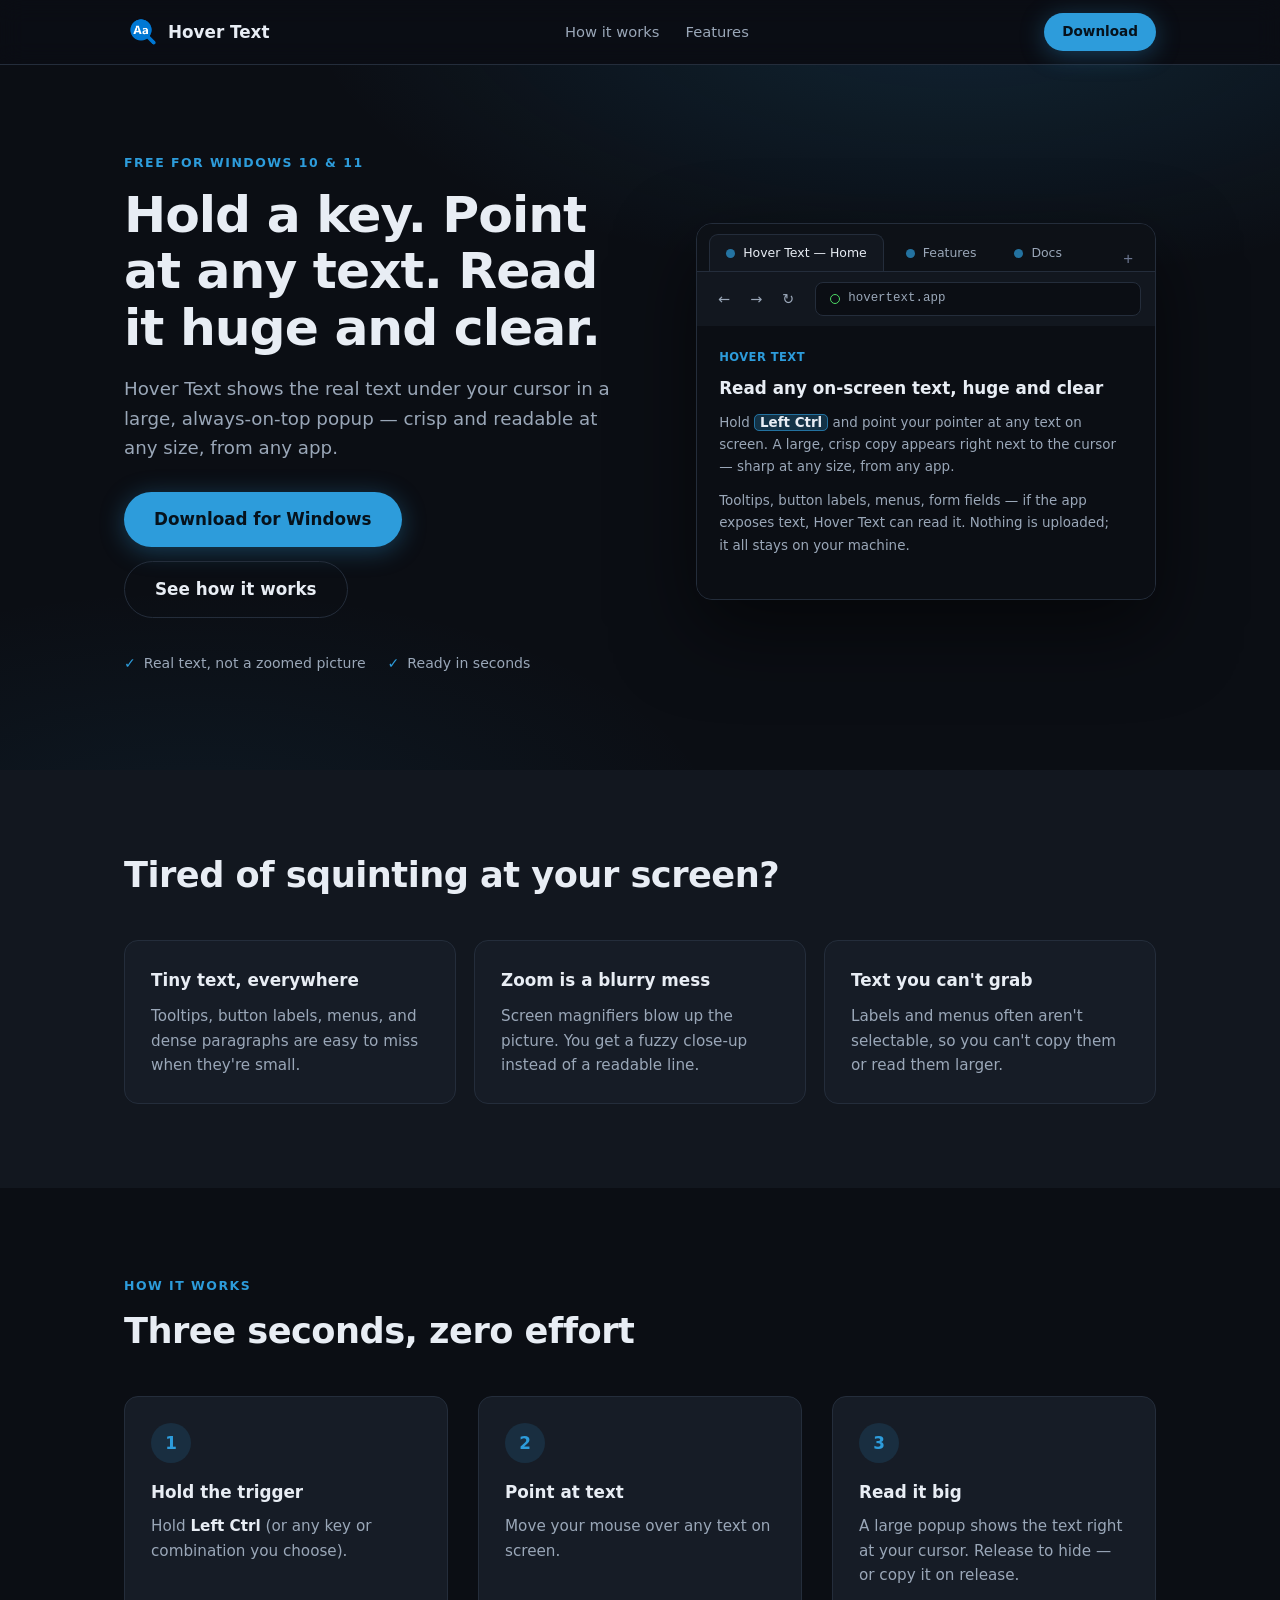
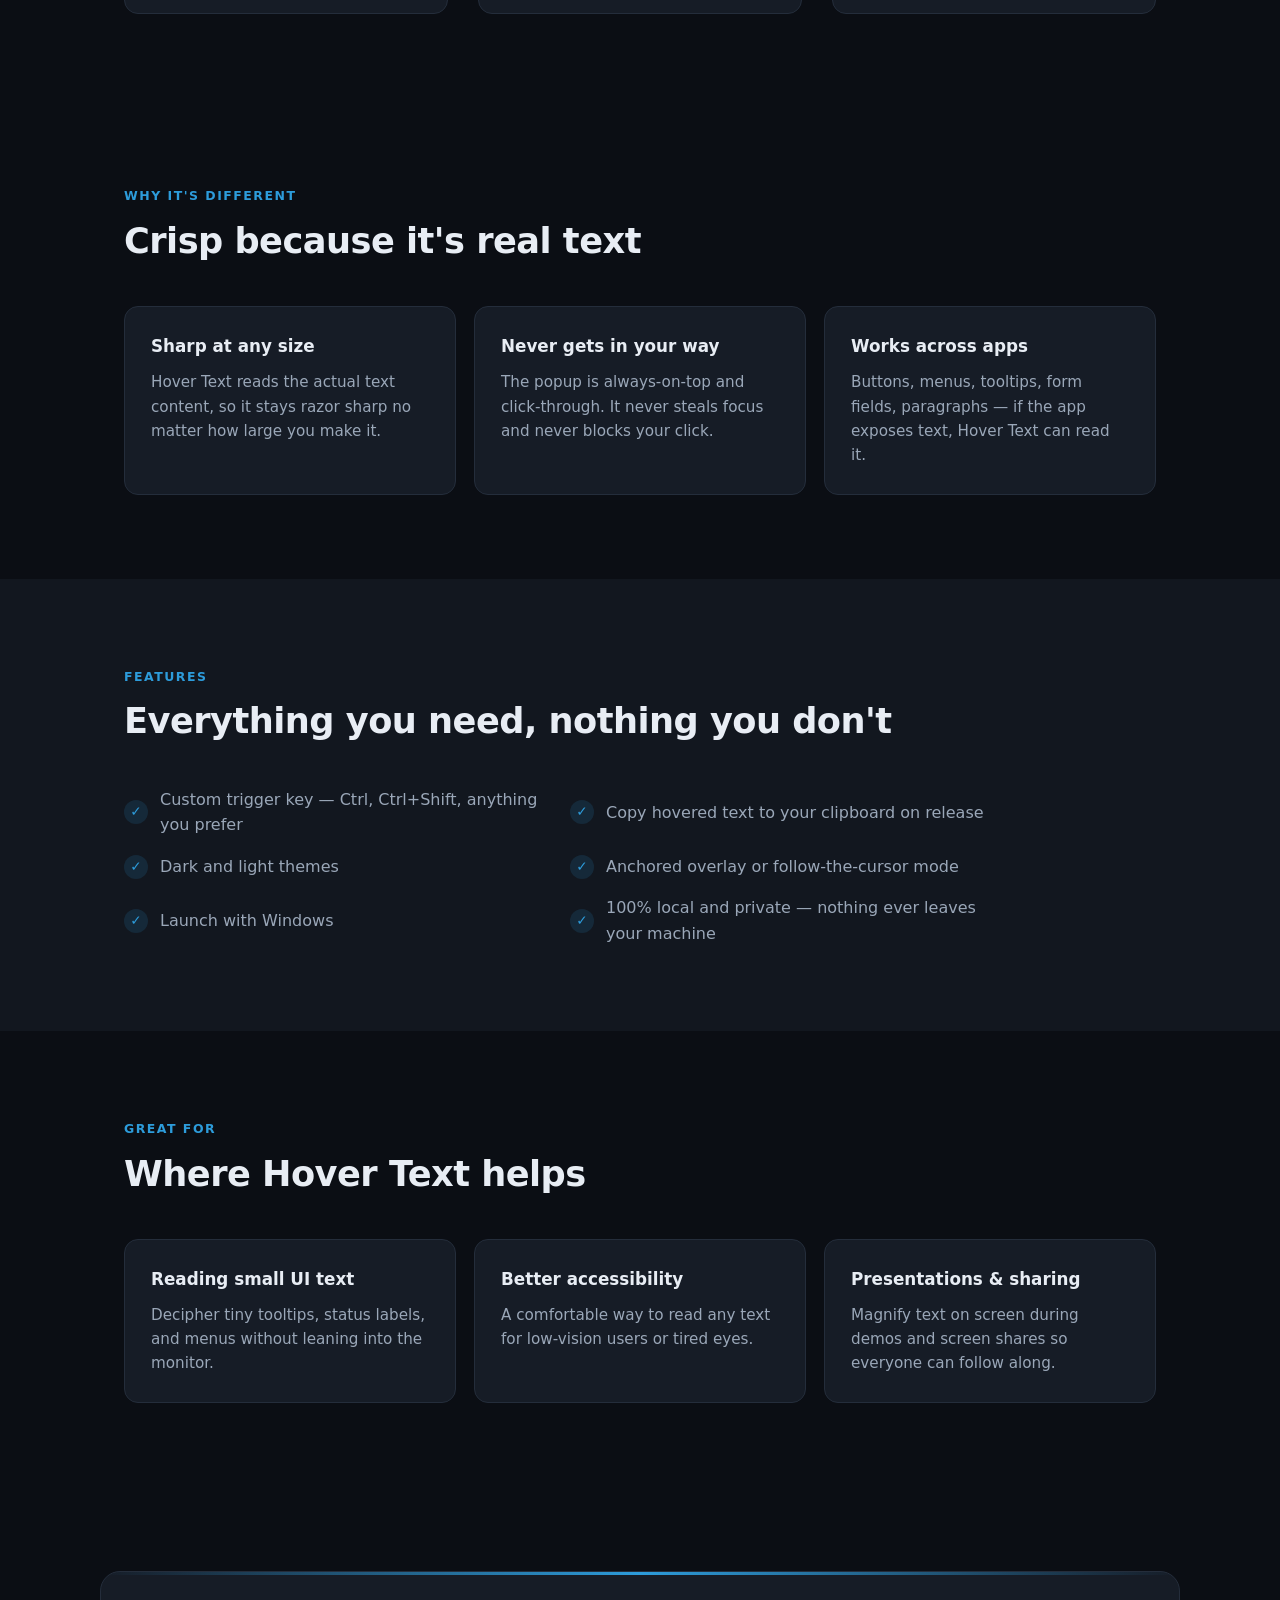
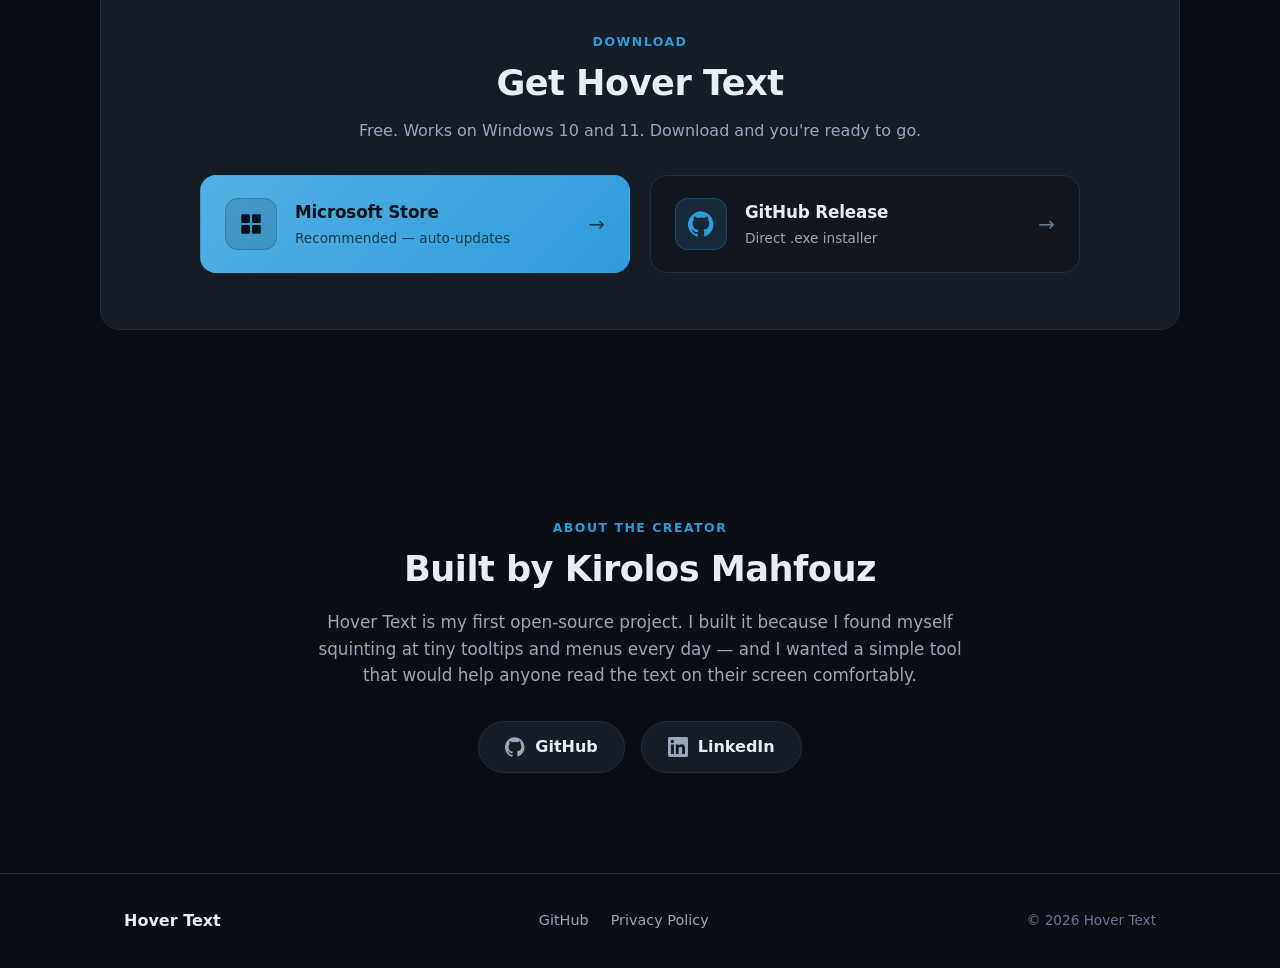
==== commit b3749dc5: "feat: update landing page with Microsoft Store download option and enhance button styles" ====
--- a/landing/index.html
+++ b/landing/index.html
@@ -27,7 +27,7 @@
 			name="twitter:description"
 			content="Hold a key, point at any text, and read it large and crisp. Free for Windows."
 		/>
-		<link rel="icon" type="image/x-icon" href="favicon.ico" />
+		<link rel="icon" type="image/x-icon" href="assets/favicon.ico" />
 		<link rel="stylesheet" href="styles.css" />
 	</head>
 	<body>
@@ -36,7 +36,7 @@
 				<a class="brand" href="#top">
 					<img
 						class="brand-mark"
-						src="brand.png"
+						src="assets/brand.png"
 						alt="Hover Text logo"
 						width="34"
 						height="34"
@@ -300,45 +300,57 @@
 					</p>
 					<div class="download-actions">
 						<a
+							id="download-store"
+							class="dl-card dl-store"
+							href="https://apps.microsoft.com/store/detail/XP9JZ6TH8V2H1T"
+							target="_blank"
+							rel="noopener noreferrer"
+						>
+							<span class="dl-icon">
+								<svg
+									viewBox="0 0 24 24"
+									width="26"
+									height="26"
+									fill="currentColor"
+									aria-hidden="true"
+								>
+									<rect x="3" y="3" width="8" height="8" rx="1.2" />
+									<rect x="13" y="3" width="8" height="8" rx="1.2" />
+									<rect x="3" y="13" width="8" height="8" rx="1.2" />
+									<rect x="13" y="13" width="8" height="8" rx="1.2" />
+								</svg>
+							</span>
+							<span class="dl-copy">
+								<span class="dl-title">Microsoft Store</span>
+								<span class="dl-sub">Recommended — auto-updates</span>
+							</span>
+							<span class="dl-arrow" aria-hidden="true">&#8594;</span>
+						</a>
+						<a
 							id="download-github"
-							class="btn btn-primary btn-lg"
+							class="dl-card dl-github"
 							href="https://github.com/Kmg11/HoverText/releases/latest"
 							target="_blank"
 							rel="noopener noreferrer"
 						>
-							Download Latest Version
-						</a>
-						<a
-							id="download-versions"
-							class="btn btn-versions btn-sm"
-							href="https://github.com/Kmg11/HoverText/releases"
-							target="_blank"
-							rel="noopener noreferrer"
-						>
-							<svg
-								viewBox="0 0 24 24"
-								width="18"
-								height="18"
-								fill="none"
-								stroke="currentColor"
-								stroke-width="2"
-								stroke-linecap="round"
-								stroke-linejoin="round"
-								aria-hidden="true"
-							>
-								<path d="M3 12a9 9 0 1 0 3-6.7L3 8" />
-								<path d="M3 3v5h5" />
-								<path d="M12 7v5l3 3" />
-							</svg>
-							All Versions
-						</a>
-						<a
-							id="download-store"
-							class="btn btn-store btn-lg is-disabled"
-							href="#"
-							aria-disabled="true"
-						>
-							Microsoft Store — coming soon
+							<span class="dl-icon">
+								<svg
+									viewBox="0 0 24 24"
+									width="26"
+									height="26"
+									fill="currentColor"
+									aria-hidden="true"
+								>
+									<path
+										d="M12 .3a12 12 0 0 0-3.8 23.4c.6.1.8-.3.8-.6v-2c-3.3.7-4-1.6-4-1.6-.6-1.4-1.4-1.8-1.4-1.8-1-.7.1-.7.1-.7 1.2.1 1.8 1.2 1.8 1.2 1.1 1.8 2.8 1.3 3.5 1 .1-.8.4-1.3.8-1.6-2.7-.3-5.5-1.3-5.5-6 0-1.3.5-2.4 1.2-3.2-.1-.3-.5-1.5.1-3.2 0 0 1-.3 3.3 1.2a11.5 11.5 0 0 1 6 0C17.3 4.6 18.3 5 18.3 5c.6 1.7.2 2.9.1 3.2.8.8 1.2 1.9 1.2 3.2 0 4.7-2.8 5.7-5.5 6 .4.4.8 1.1.8 2.2v3.3c0 .3.2.7.8.6A12 12 0 0 0 12 .3z"
+									/>
+								</svg>
+							</span>
+							<span class="dl-copy">
+								<span class="dl-title">GitHub Release</span>
+								<span class="dl-sub">Direct .exe installer</span>
+							</span>
+							<span class="dl-arrow" aria-hidden="true">&#8594;</span>
 						</a>
 					</div>
 				</div>
--- a/landing/styles.css
+++ b/landing/styles.css
@@ -81,42 +81,6 @@
 	background: var(--bg-elev);
 }
 
-.btn-store {
-	border: 1px solid var(--border);
-	color: var(--text);
-	background: var(--bg-card);
-}
-
-.btn-store:hover:not(.is-disabled) {
-	border-color: var(--accent);
-}
-
-.btn-versions {
-	border: 1px dashed var(--border);
-	color: var(--text-dim);
-	background: transparent;
-	display: inline-flex;
-	align-items: center;
-	justify-content: center;
-	gap: 8px;
-}
-
-.btn-versions svg {
-	flex-shrink: 0;
-}
-
-.btn-versions:hover {
-	border-color: var(--accent);
-	color: var(--text);
-	background: var(--bg-elev);
-}
-
-.btn.is-disabled {
-	opacity: 0.55;
-	cursor: not-allowed;
-	pointer-events: none;
-}
-
 .btn-sm {
 	padding: 8px 18px;
 	font-size: 0.85rem;
@@ -621,8 +585,117 @@
 	display: flex;
 	flex-wrap: wrap;
 	justify-content: center;
+	align-items: stretch;
+	gap: 20px;
+	max-width: 880px;
+	margin: 0 auto;
+}
+
+.dl-card {
+	display: flex;
 	align-items: center;
-	gap: 16px;
+	gap: 18px;
+	flex: 1 1 320px;
+	min-width: 0;
+	padding: 22px 24px;
+	border-radius: 16px;
+	border: 1px solid var(--border);
+	background: var(--bg-elev);
+	color: var(--text);
+	text-decoration: none;
+	text-align: left;
+	transition:
+		transform 0.15s ease,
+		border-color 0.15s ease,
+		box-shadow 0.15s ease;
+}
+
+.dl-icon {
+	display: grid;
+	place-items: center;
+	flex-shrink: 0;
+	width: 52px;
+	height: 52px;
+	border-radius: 13px;
+	border: 1px solid rgba(45, 156, 219, 0.25);
+	background: var(--accent-soft);
+	color: var(--accent);
+}
+
+.dl-copy {
+	display: flex;
+	flex-direction: column;
+	gap: 2px;
+	min-width: 0;
+}
+
+.dl-title {
+	font-size: 1.05rem;
+	font-weight: 700;
+	letter-spacing: -0.01em;
+	color: var(--text);
+}
+
+.dl-sub {
+	font-size: 0.85rem;
+	color: var(--text-dim);
+}
+
+.dl-arrow {
+	margin-left: auto;
+	flex-shrink: 0;
+	font-size: 1.25rem;
+	color: var(--text-faint);
+	transition:
+		transform 0.15s ease,
+		color 0.15s ease;
+}
+
+.dl-github:hover {
+	border-color: var(--accent);
+	transform: translateY(-3px);
+	box-shadow: 0 12px 28px rgba(0, 0, 0, 0.4);
+}
+
+.dl-store {
+	border-color: transparent;
+	background: linear-gradient(135deg, var(--accent-hover), var(--accent));
+	color: #06121c;
+}
+
+.dl-store .dl-icon {
+	border-color: rgba(6, 18, 28, 0.18);
+	background: rgba(6, 18, 28, 0.14);
+	color: #06121c;
+}
+
+.dl-store .dl-title {
+	color: #06121c;
+}
+
+.dl-store .dl-sub {
+	color: rgba(6, 18, 28, 0.72);
+}
+
+.dl-store .dl-arrow {
+	color: rgba(6, 18, 28, 0.7);
+}
+
+.dl-store:hover {
+	transform: translateY(-3px);
+	box-shadow: 0 14px 34px rgba(45, 156, 219, 0.35);
+}
+
+.dl-card:hover .dl-arrow {
+	transform: translateX(3px);
+}
+
+.dl-store:hover .dl-arrow {
+	color: #06121c;
+}
+
+.dl-github:hover .dl-arrow {
+	color: var(--accent);
 }
 
 /* ---------- About the creator ---------- */
